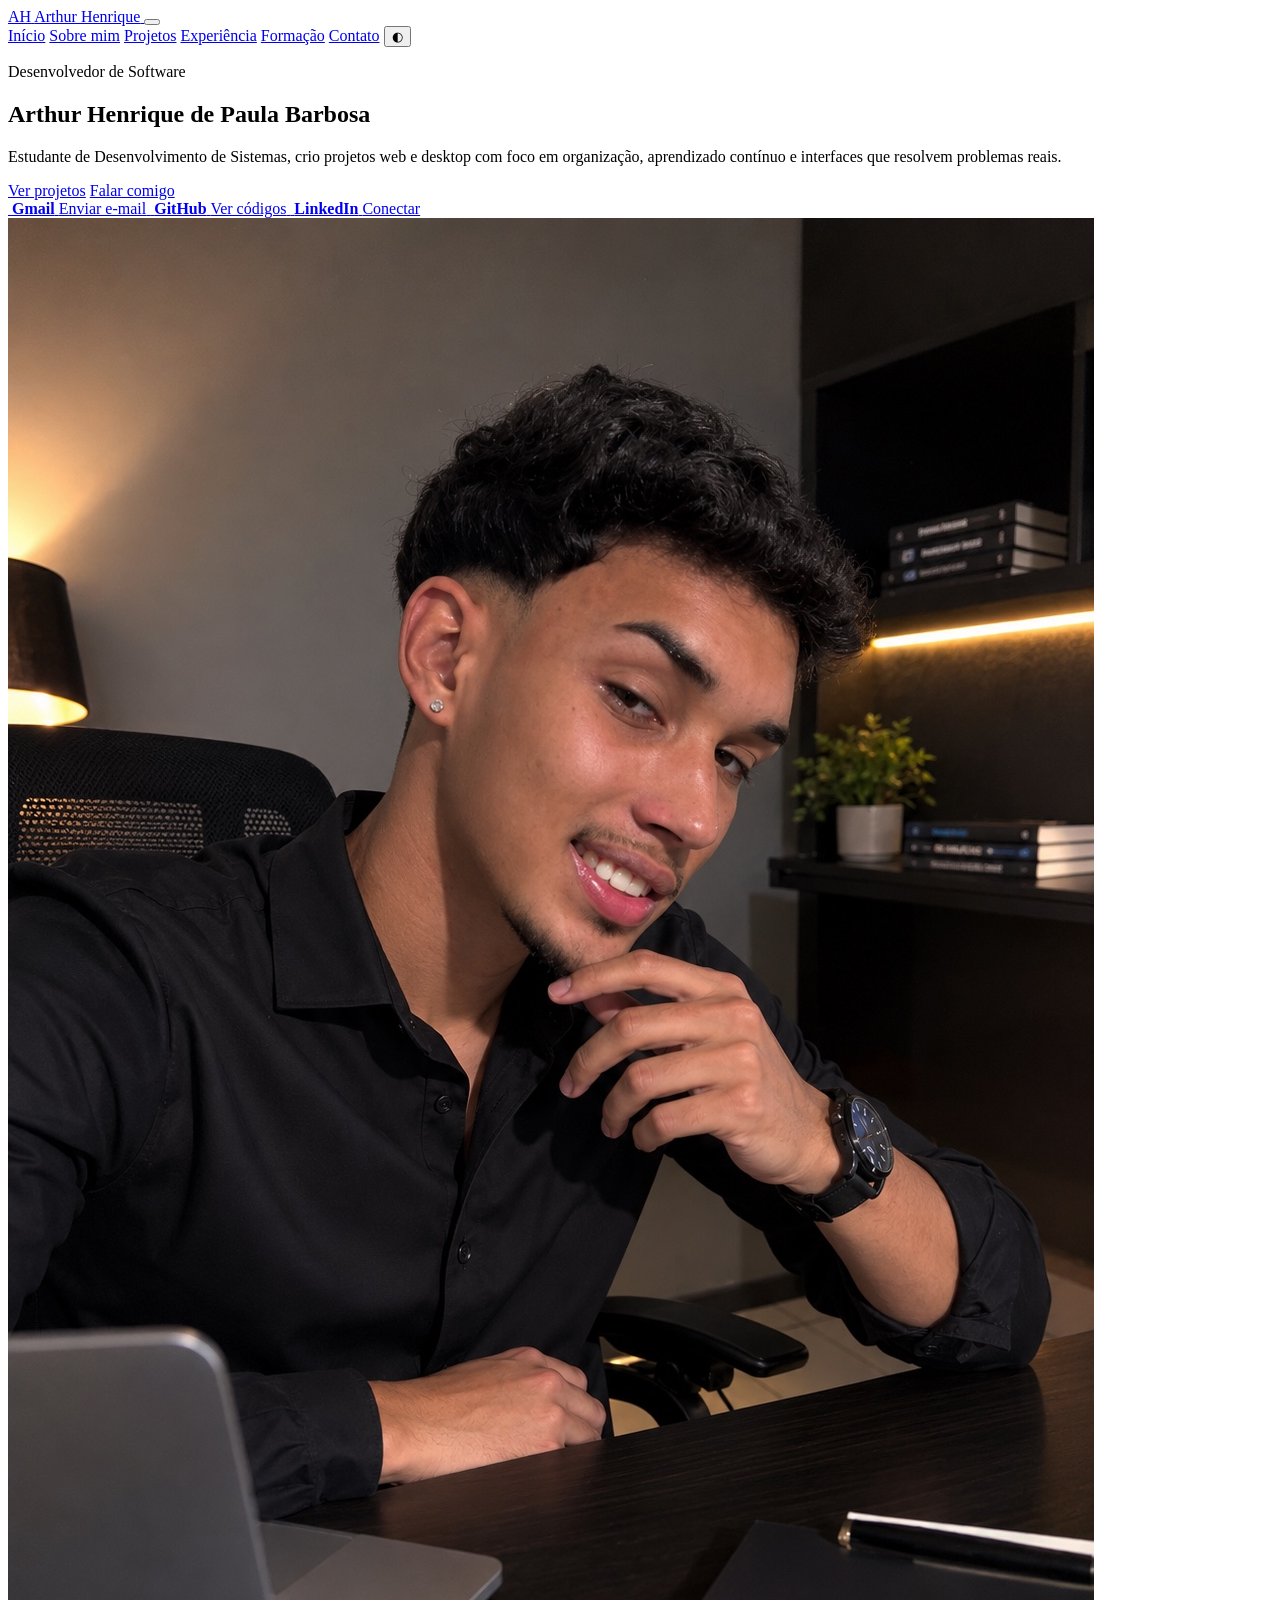
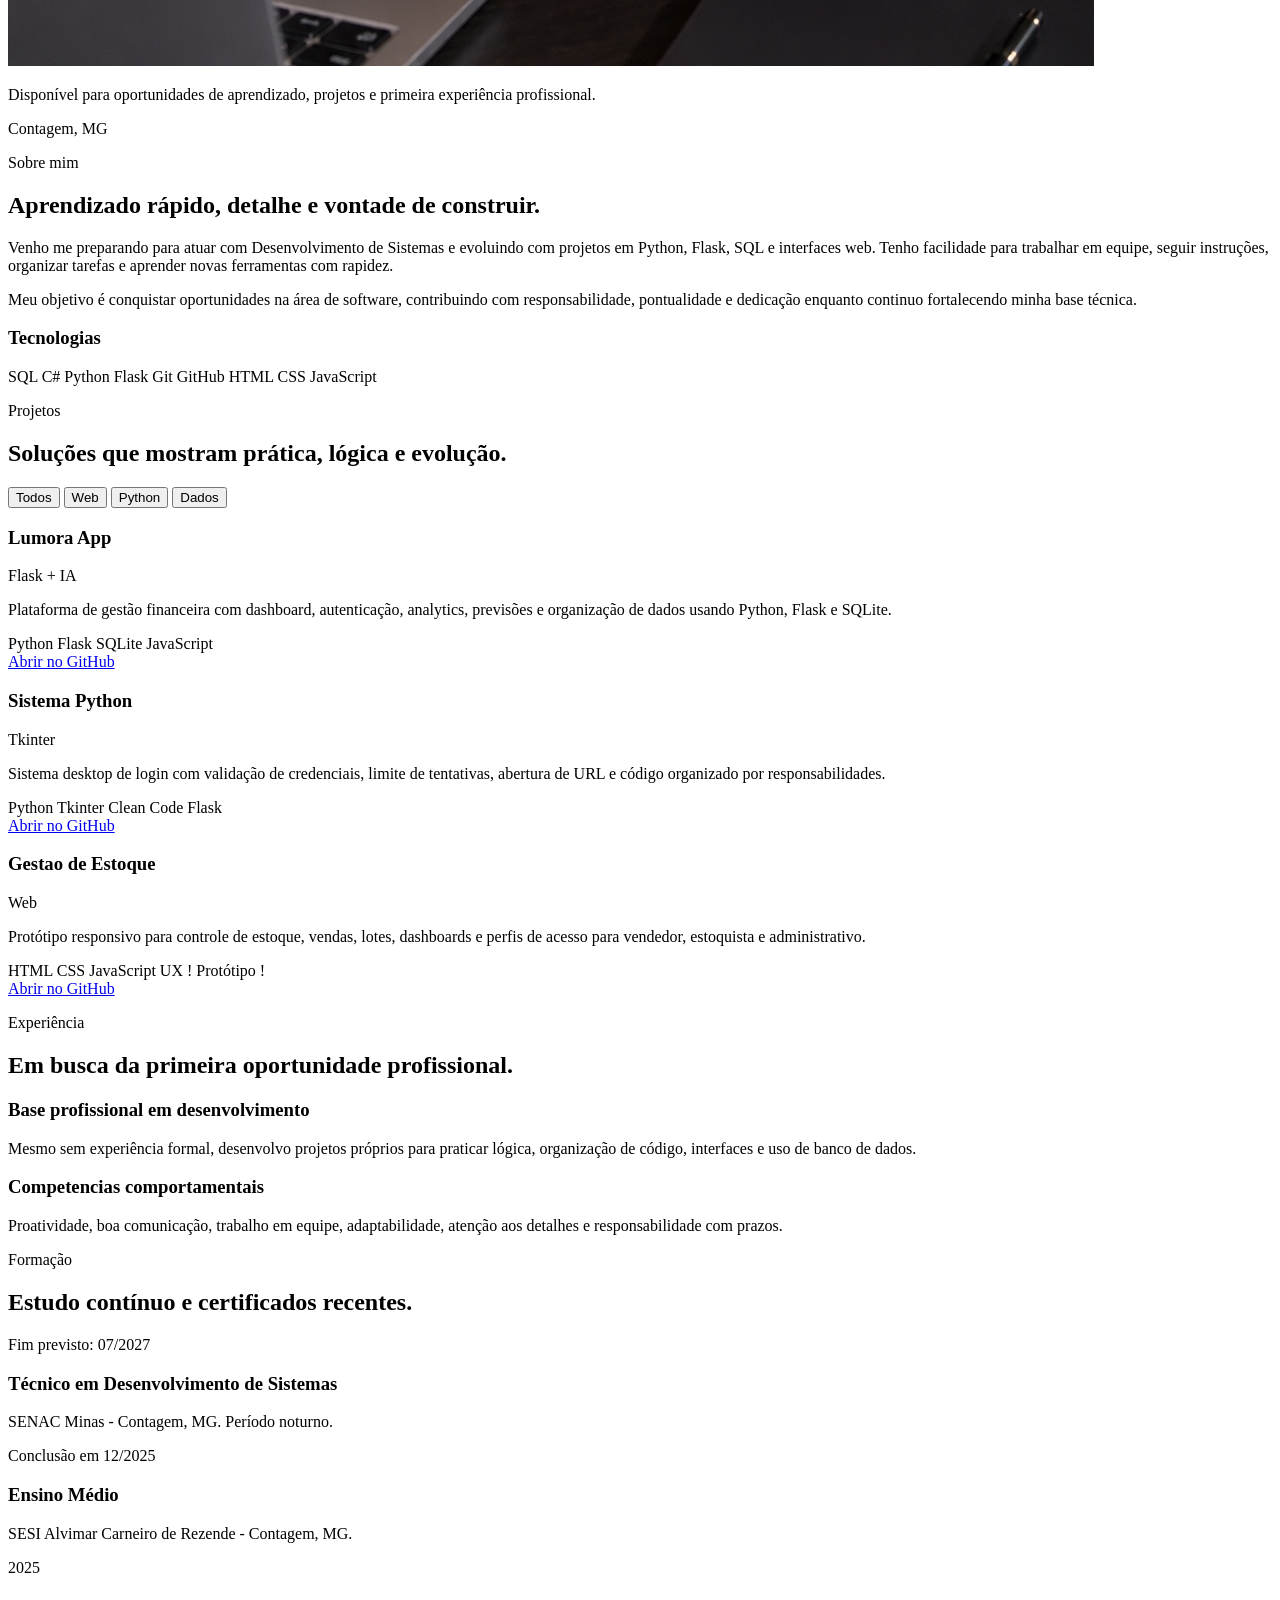
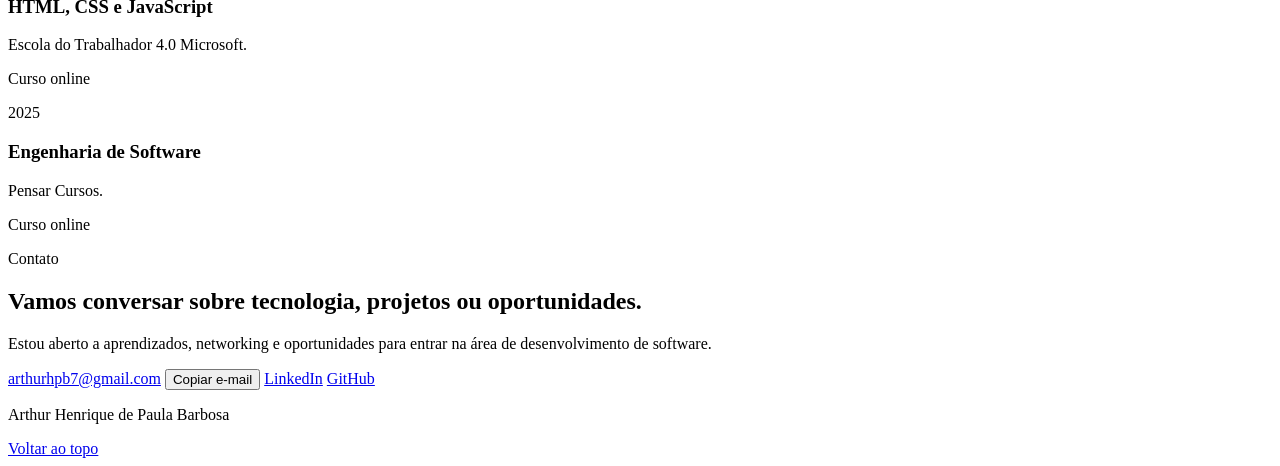
==== html/index.html @ 85e130a6 "Logo" ====
<!DOCTYPE html>
<html lang="pt-BR">
<head>
  <meta charset="UTF-8">
  <meta name="viewport" content="width=device-width, initial-scale=1.0">
  <meta name="description" content="Portfólio de Arthur Henrique de Paula Barbosa, desenvolvedor de software com projetos em Python, Flask, SQL, HTML, CSS e JavaScript.">
  <title>Arthur Henrique | Desenvolvedor de Software</title>
  <link rel="preconnect" href="https://fonts.googleapis.com">
  <link rel="preconnect" href="https://fonts.gstatic.com" crossorigin>
  <link href="https://fonts.googleapis.com/css2?family=Inter:wght@400;500;600;700;800&display=swap" rel="stylesheet">
  <link rel="stylesheet" href="css/style.css">
</head>
<body>
  <div class="progress-bar" aria-hidden="true"></div>

  <header class="site-header" id="topo">
    <nav class="nav" aria-label="Navegação principal">
      <a class="brand" href="#inicio" aria-label="Ir para o início">
        <span class="brand-mark">AH</span>
        <span>Arthur Henrique</span>
      </a>

      <button class="menu-toggle" type="button" aria-label="Abrir menu" aria-expanded="false">
        <span></span>
        <span></span>
        <span></span>
      </button>

      <div class="nav-links">
        <a href="#inicio">Início</a>
        <a href="#sobre">Sobre mim</a>
        <a href="#projetos">Projetos</a>
        <a href="#experiencia">Experiência</a>
        <a href="#formacao">Formação</a>
        <a href="#contato">Contato</a>
        <button class="theme-toggle" type="button" aria-label="Alternar tema">
          <span class="theme-icon">◐</span>
        </button>
      </div>
    </nav>
  </header>

  <main>
    <section class="hero section" id="inicio">


      <div class="hero-content reveal">
        <p class="eyebrow">Desenvolvedor de Software</p>
        <h1>Arthur Henrique de Paula Barbosa</h1>
        <p class="hero-text">
          Estudante de Desenvolvimento de Sistemas, crio projetos web e desktop com
          foco em organização, aprendizado contínuo e interfaces que resolvem problemas reais.
        </p>

        <div class="hero-actions">
          <a class="btn primary" href="#projetos">Ver projetos</a>
          <a class="btn ghost" href="#contato">Falar comigo</a>
        </div>

        <div class="hero-socials" aria-label="Links de contato">
          <a class="social-card gmail-card" href="mailto:arthurhpb7@gmail.com" aria-label="Enviar e-mail para Arthur Henrique">
            <img src="https://cdn.jsdelivr.net/npm/simple-icons@v11/icons/gmail.svg" alt="" aria-hidden="true">
            <strong>Gmail</strong>
            <span>Enviar e-mail</span>
          </a>
          <a class="social-card github-card" href="https://github.com/ArthurHenrique-eng" target="_blank" rel="noreferrer" aria-label="Abrir GitHub de Arthur Henrique">
            <img src="https://cdn.jsdelivr.net/npm/simple-icons@v11/icons/github.svg" alt="" aria-hidden="true">
            <strong>GitHub</strong>
            <span>Ver códigos</span>
          </a>
          <a class="social-card linkedin-card" href="https://www.linkedin.com/in/arthur-barbosa-38564b371/" target="_blank" rel="noreferrer" aria-label="Abrir LinkedIn de Arthur Henrique">
            <img src="https://cdn.jsdelivr.net/npm/simple-icons@v11/icons/linkedin.svg" alt="" aria-hidden="true">
            <strong>LinkedIn</strong>
            <span>Conectar</span>
          </a>
        </div>
      </div>

      <aside class="profile-card reveal" aria-label="Cartao de apresentacao">
        <div class="profile-photo">
          <!-- Para usar uma foto local, substitua o src abaixo por: assets/img/sua-foto.jpg -->
          <img src="/assets/img/perfil/Imagem_Perfil_Arthur.jpeg" alt="Foto de perfil de Arthur Henrique">
        </div>
        <div class="profile-info">
          <p>Disponível para oportunidades de aprendizado, projetos e primeira experiência profissional.</p>
          <div class="status-pill">
            <span></span>
            Contagem, MG
          </div>
        </div>
      </aside>
    </section>

    <section class="section about" id="sobre">
      <div class="section-heading reveal">
        <p class="eyebrow">Sobre mim</p>
        <h2>Aprendizado rápido, detalhe e vontade de construir.</h2>
      </div>

      <div class="about-grid">
        <article class="about-copy reveal">
          <p>
            Venho me preparando para atuar com Desenvolvimento de Sistemas e evoluindo com projetos
            em Python, Flask, SQL e interfaces web. Tenho facilidade para trabalhar em equipe,
            seguir instruções, organizar tarefas e aprender novas ferramentas com rapidez.
          </p>
          <p>
            Meu objetivo é conquistar oportunidades na área de software, contribuindo com
            responsabilidade, pontualidade e dedicação enquanto continuo fortalecendo minha base técnica.
          </p>
        </article>

        <div class="skills-panel reveal">
          <h3>Tecnologias</h3>
          <div class="skills-list">
            <span>SQL</span>
            <span>C#</span>
            <span>Python</span>
            <span>Flask</span>
            <span>Git</span>
            <span>GitHub</span>
            <span>HTML</span>
            <span>CSS</span>
            <span>JavaScript</span>
          </div>
        </div>
      </div>
    </section>

    <section class="section projects" id="projetos">
      <div class="section-heading reveal">
        <p class="eyebrow">Projetos</p>
        <h2>Soluções que mostram prática, lógica e evolução.</h2>
      </div>

      <div class="project-filters reveal" aria-label="Filtros de projetos">
        <button class="filter-btn active" type="button" data-filter="all">Todos</button>
        <button class="filter-btn" type="button" data-filter="web">Web</button>
        <button class="filter-btn" type="button" data-filter="python">Python</button>
        <button class="filter-btn" type="button" data-filter="dados">Dados</button>
      </div>

      <div class="projects-grid">
        <article class="project-card reveal" data-category="web python dados">
          <div class="project-media gradient-finance">
            <!-- <img src="/assets/img/Logo_Lumora.png" alt="Tela do Lumora App"> -->
          </div>
          <div class="project-body">
            <div class="project-title">
              <h3>Lumora App</h3>
              <span>Flask + IA</span>
            </div>
            <p>
              Plataforma de gestão financeira com dashboard, autenticação, analytics,
              previsões e organização de dados usando Python, Flask e SQLite.
            </p>
            <div class="tags">
              <span>Python</span>
              <span>Flask</span>
              <span>SQLite</span>
              <span>JavaScript</span>
            </div>
            <a class="project-link" href="https://github.com/ArthurHenrique-eng/LUMORA-APP" target="_blank" rel="noreferrer">Abrir no GitHub</a>
          </div>
        </article>

        <article class="project-card reveal" data-category="python">
          <div class="project-media gradient-login">
            <!-- <img src="/assets/img/Logo_Sistema_Python.png" alt="Tela do Sistema Python"> -->
          </div>
          <div class="project-body">
            <div class="project-title">
              <h3>Sistema Python</h3>
              <span>Tkinter</span>
            </div>
            <p>
              Sistema desktop de login com validação de credenciais, limite de tentativas,
              abertura de URL e código organizado por responsabilidades.
            </p>
            <div class="tags">
              <span>Python</span>
              <span>Tkinter</span>
              <span>Clean Code</span>
              <span>Flask</span>
            </div>
            <a class="project-link" href="https://github.com/ArthurHenrique-eng/SISTEMA_PYTHON" target="_blank" rel="noreferrer">Abrir no GitHub</a>
          </div>
        </article>

        <article class="project-card reveal" data-category="web dados">
          <div class="project-media gradient-stock">
            <!-- <img src="/assets/img/Logo_Gestao_Estoque_transparente.png" alt="Tela do sistema de estoque"> -->
          </div>
          <div class="project-body">
            <div class="project-title">
              <h3>Gestao de Estoque</h3>
              <span>Web</span>
            </div>
            <p>
              Protótipo responsivo para controle de estoque, vendas, lotes, dashboards
              e perfis de acesso para vendedor, estoquista e administrativo.
            </p>
            <div class="tags">
              <span>HTML</span>
              <span>CSS</span>
              <span>JavaScript</span>
              <span>UX</span>
              <span>! Protótipo !</span>
            </div>
            <a class="project-link" href="https://github.com/ArthurHenrique-eng/GESTAO_ESTOQUE" target="_blank" rel="noreferrer">Abrir no GitHub</a>
          </div>
        </article>
      </div>
    </section>

    <section class="section experience" id="experiencia">
      <div class="section-heading reveal">
        <p class="eyebrow">Experiência</p>
        <h2>Em busca da primeira oportunidade profissional.</h2>
      </div>

      <div class="timeline reveal">
        <article class="timeline-item">
          <span class="timeline-dot"></span>
          <div>
            <h3>Base profissional em desenvolvimento</h3>
            <p>
              Mesmo sem experiência formal, desenvolvo projetos próprios para praticar
              lógica, organização de código, interfaces e uso de banco de dados.
            </p>
          </div>
        </article>
        <article class="timeline-item">
          <span class="timeline-dot"></span>
          <div>
            <h3>Competencias comportamentais</h3>
            <p>
              Proatividade, boa comunicação, trabalho em equipe, adaptabilidade,
              atenção aos detalhes e responsabilidade com prazos.
            </p>
          </div>
        </article>
      </div>
    </section>

    <section class="section education" id="formacao">
      <div class="section-heading reveal">
        <p class="eyebrow">Formação</p>
        <h2>Estudo contínuo e certificados recentes.</h2>
      </div>

      <div class="education-grid">
        <article class="education-card reveal">
          <span class="year">Fim previsto: 07/2027</span>
          <h3>Técnico em Desenvolvimento de Sistemas</h3>
          <p>SENAC Minas - Contagem, MG. Período noturno.</p>
        </article>
        <article class="education-card reveal">
          <span class="year">Conclusão em 12/2025</span>
          <h3>Ensino Médio</h3>
          <p>SESI Alvimar Carneiro de Rezende - Contagem, MG.</p>
        </article>
        <article class="education-card reveal">
          <span class="year">2025</span>
          <h3>HTML, CSS e JavaScript</h3>
          <p>Escola do Trabalhador 4.0 Microsoft.</p>
          <p>Curso online</p>
        </article>
        <article class="education-card reveal">
          <span class="year">2025</span>
          <h3>Engenharia de Software</h3>
          <p>Pensar Cursos.</p>
          <p>Curso online</p>
        </article>
      </div>
    </section>

    <section class="section contact" id="contato">
      <div class="contact-inner reveal">
        <div>
          <p class="eyebrow">Contato</p>
          <h2>Vamos conversar sobre tecnologia, projetos ou oportunidades.</h2>
          <p>
            Estou aberto a aprendizados, networking e oportunidades para entrar na área
            de desenvolvimento de software.
          </p>
        </div>

        <div class="contact-actions">
          <a class="btn primary" href="mailto:arthurhpb7@gmail.com">arthurhpb7@gmail.com</a>
          <button class="btn ghost copy-email" type="button" data-email="arthurhpb7@gmail.com">Copiar e-mail</button>
          <a class="btn ghost" href="https://www.linkedin.com/in/arthur-barbosa-38564b371/" target="_blank" rel="noreferrer">LinkedIn</a>
          <a class="btn ghost" href="https://github.com/ArthurHenrique-eng" target="_blank" rel="noreferrer">GitHub</a>
        </div>
      </div>
    </section>
  </main>

  <footer class="footer">
    <p>Arthur Henrique de Paula Barbosa</p>
    <a href="#inicio">Voltar ao topo</a>
  </footer>

  <script src="js/script.js"></script>
</body>
</html>
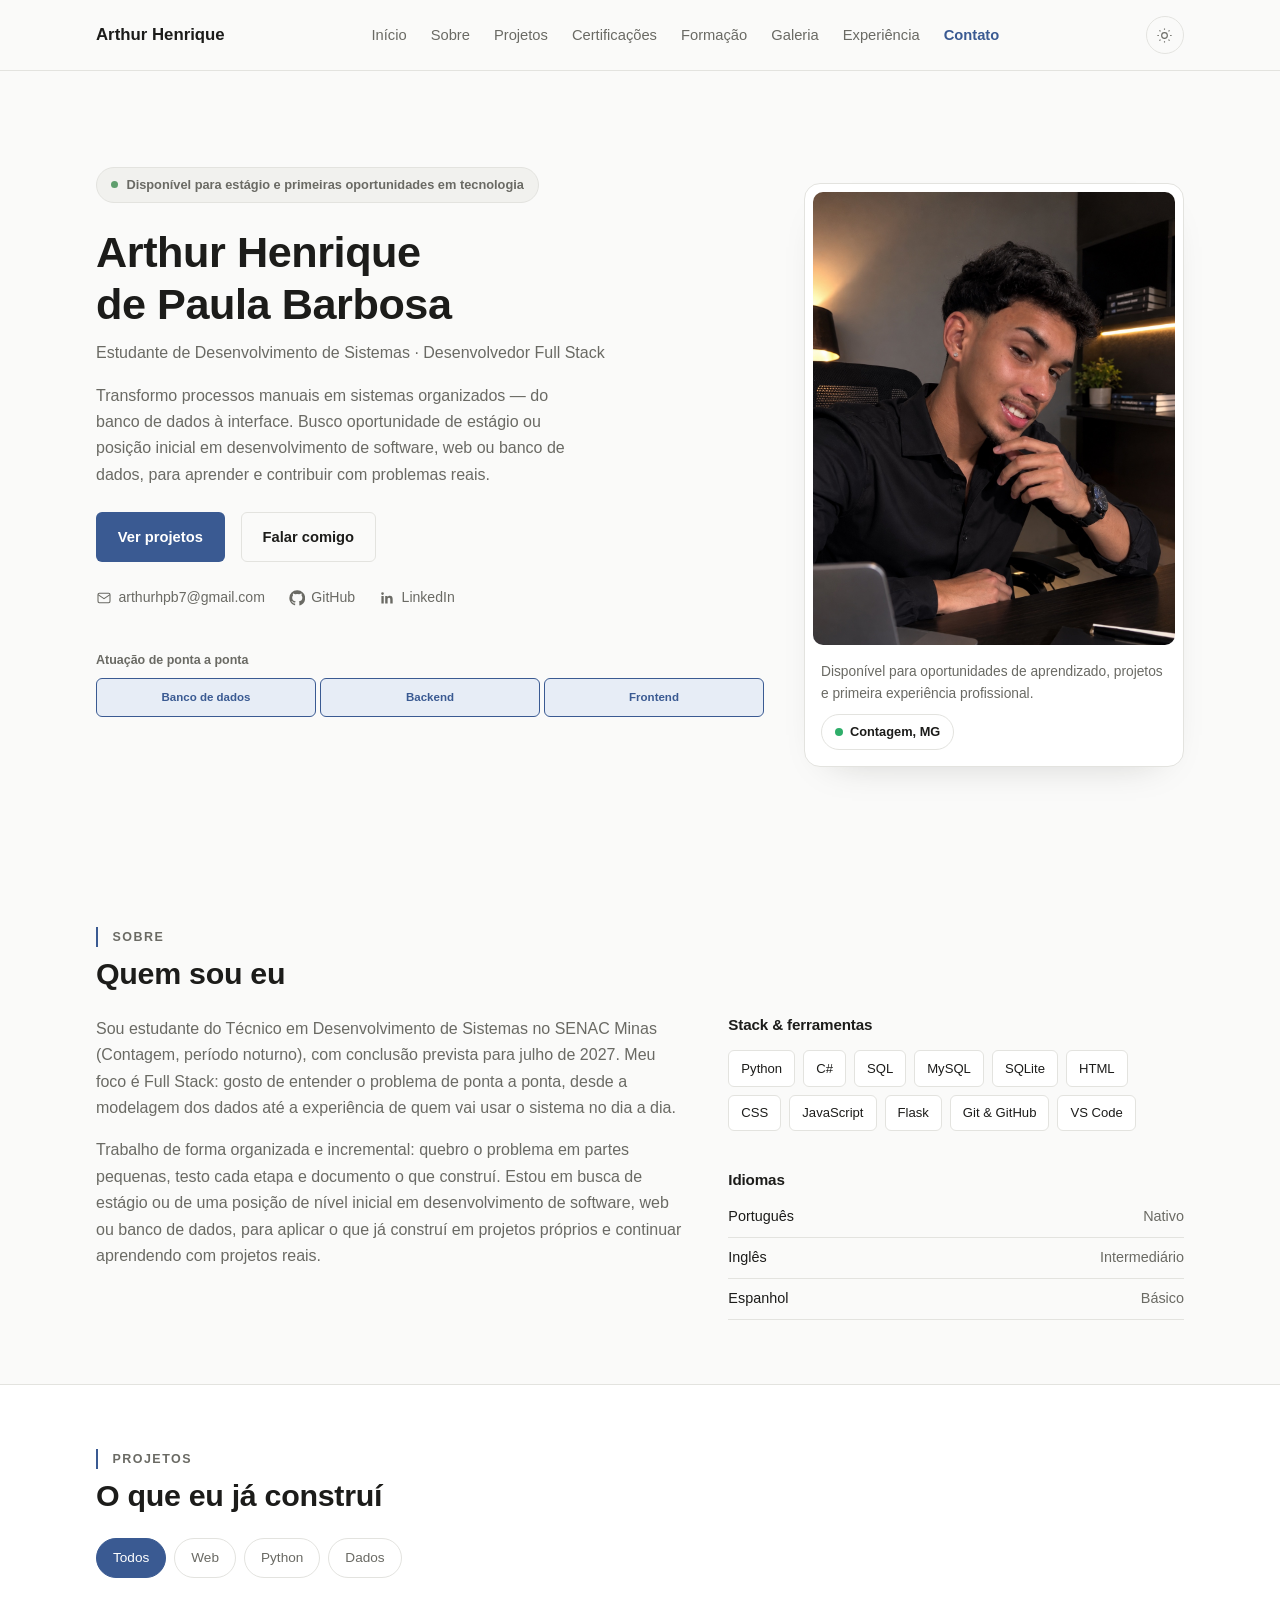
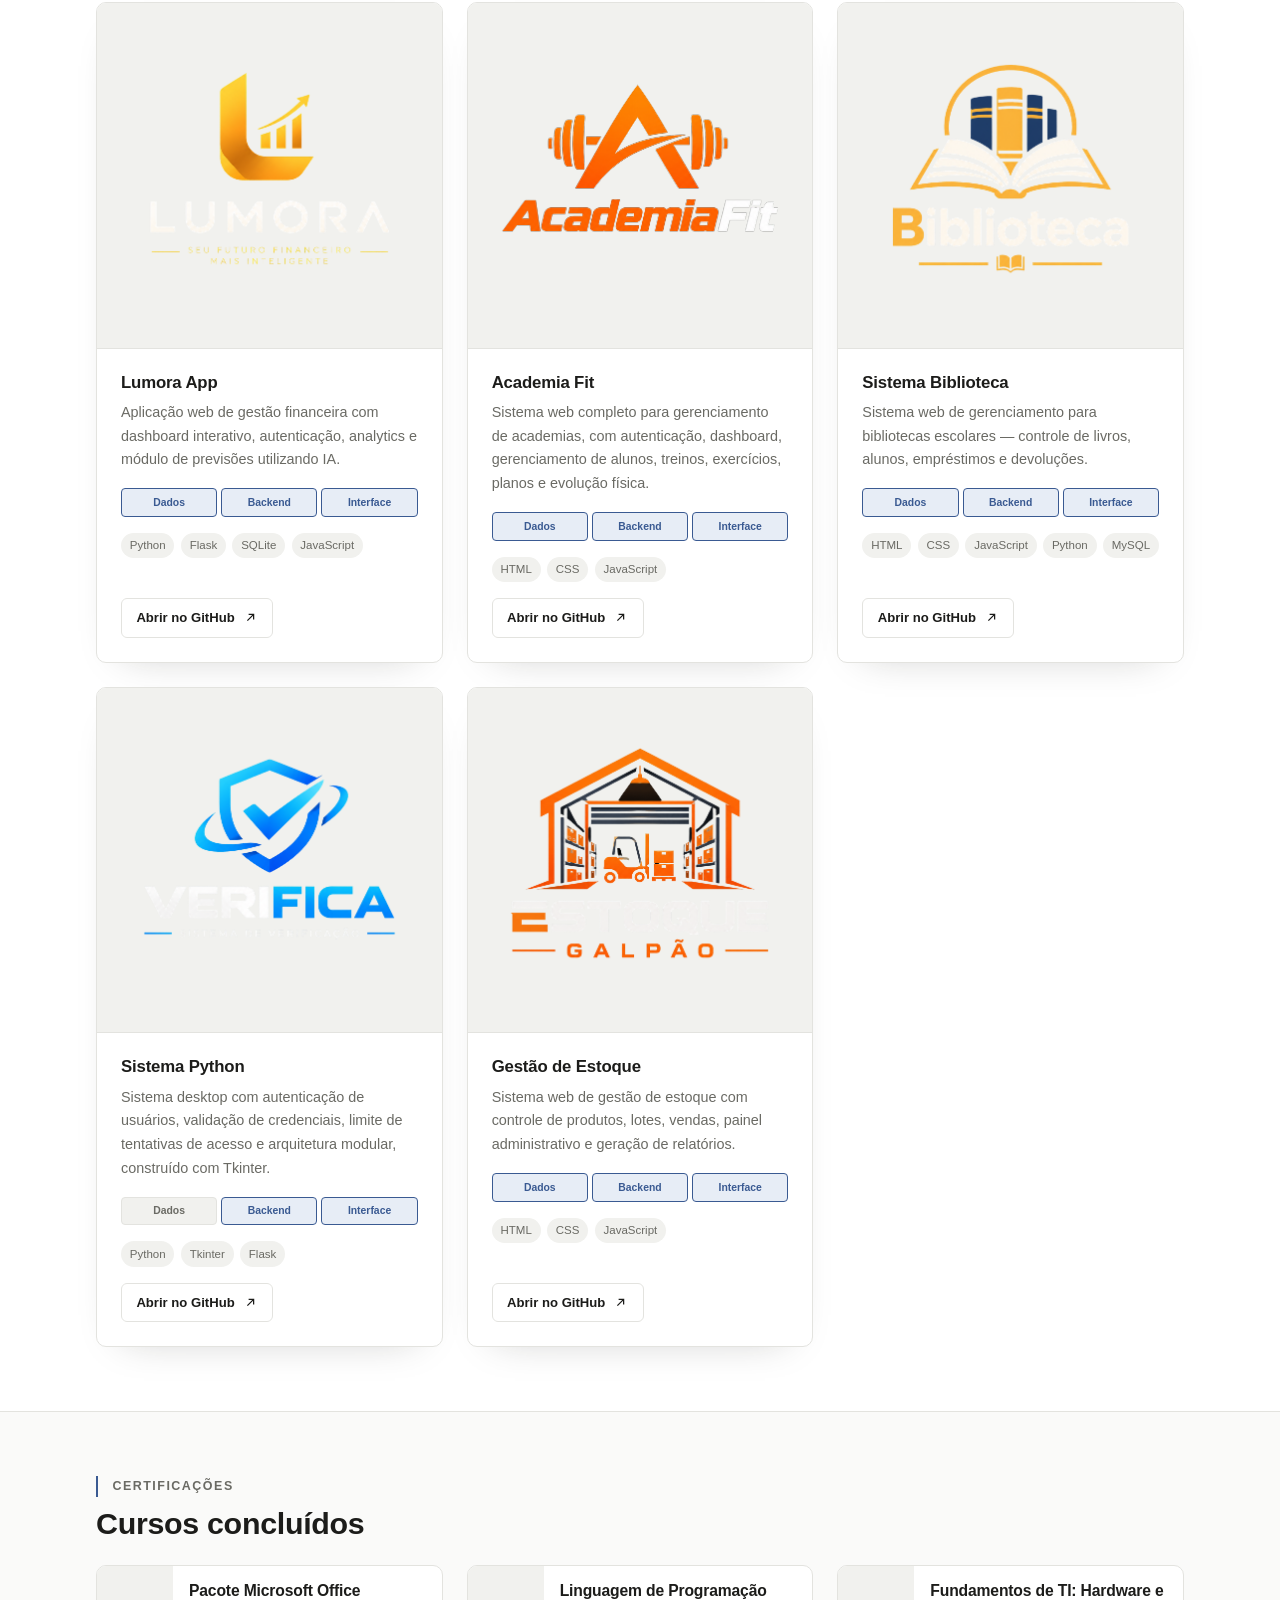
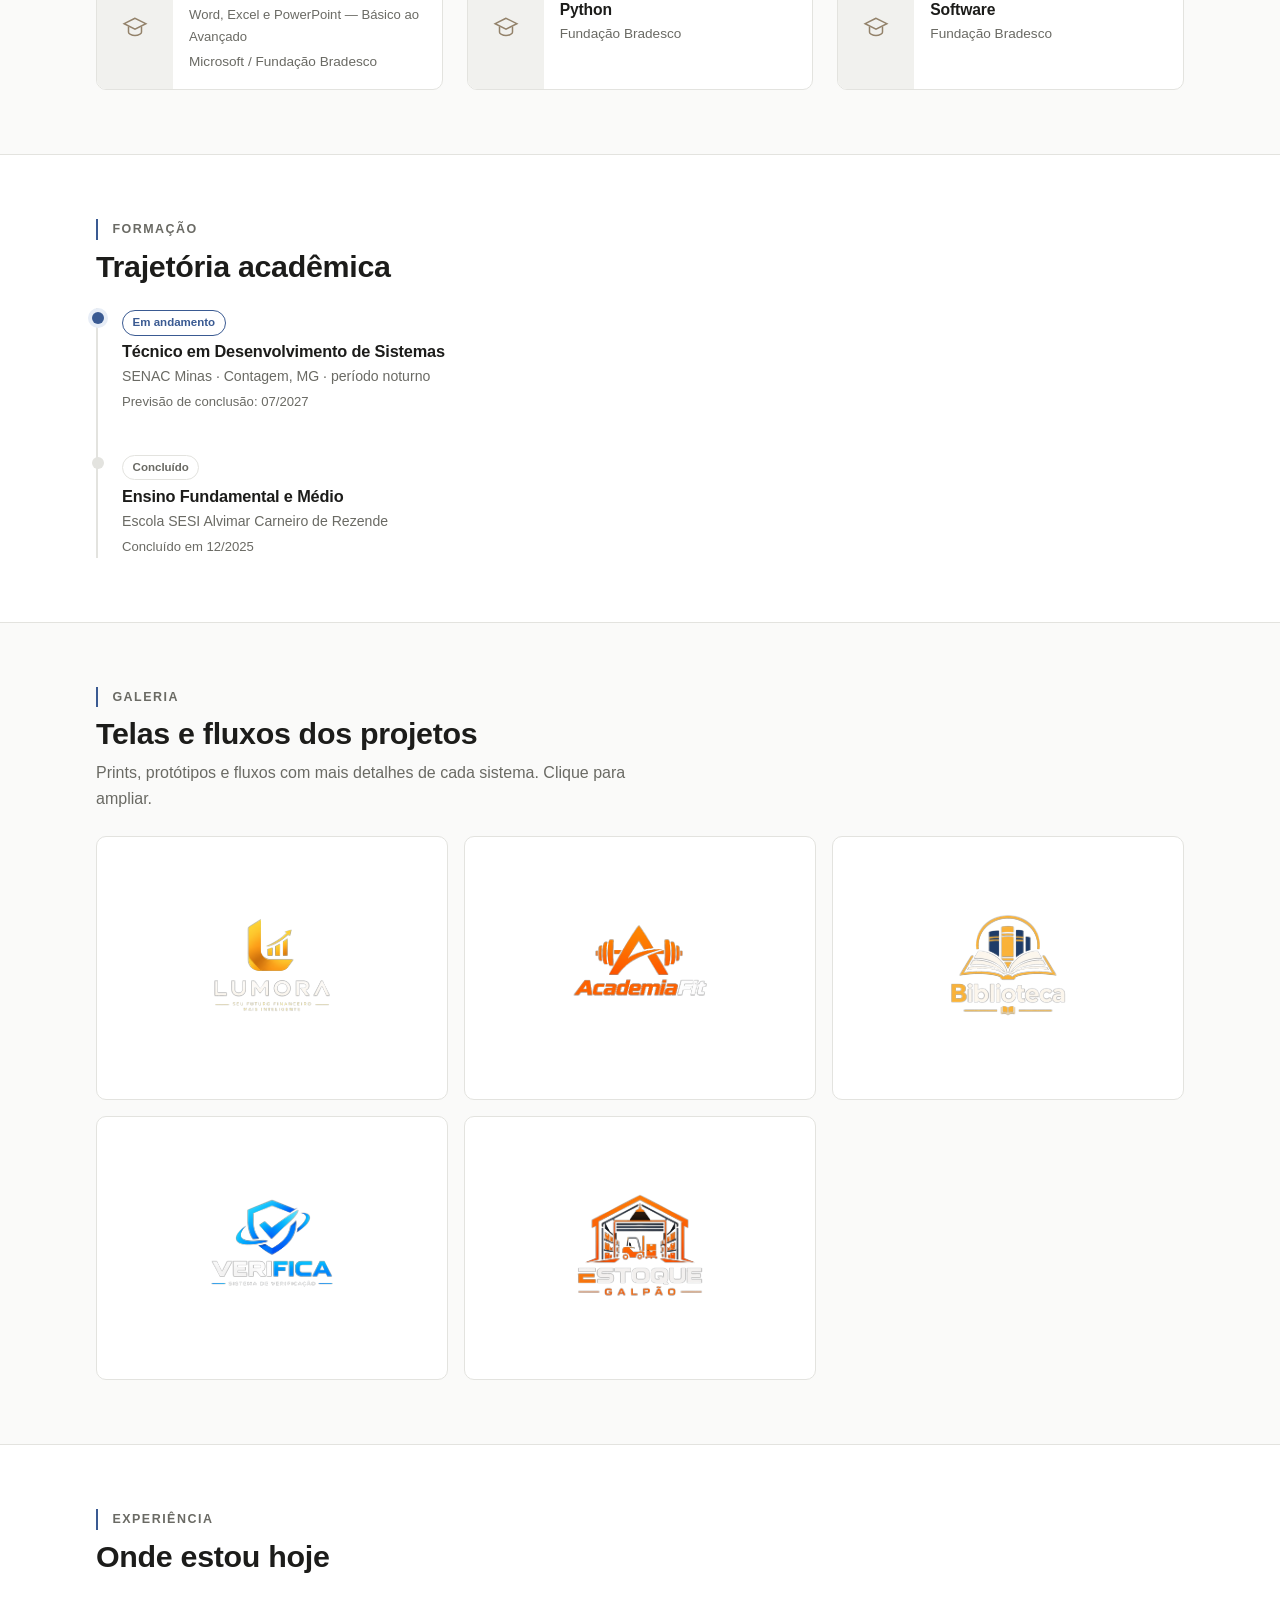
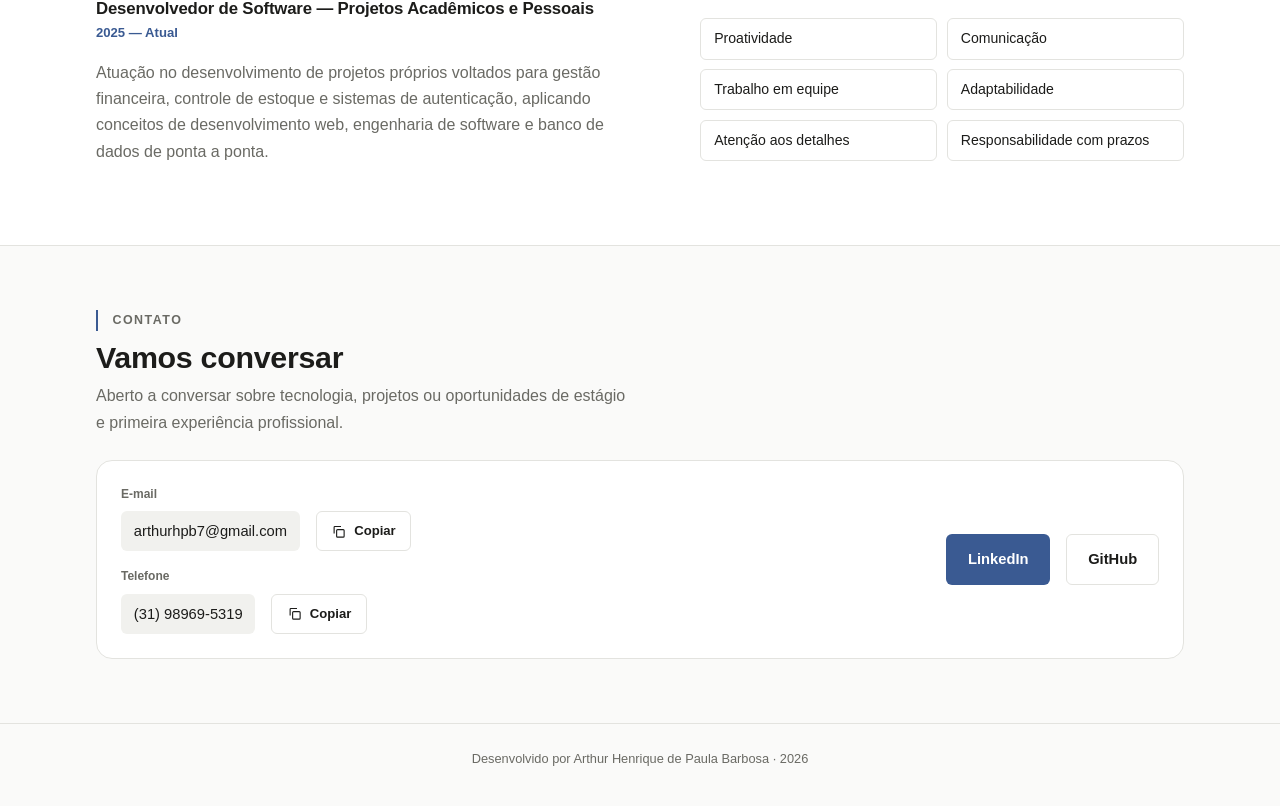
==== commit d9d2a9c8: "ArthurHenrique-eng.github.io" ====
--- a/html/index.html
+++ b/html/index.html
@@ -1,306 +1,662 @@
 <!DOCTYPE html>
 <html lang="pt-BR">
 <head>
-  <meta charset="UTF-8">
-  <meta name="viewport" content="width=device-width, initial-scale=1.0">
-  <meta name="description" content="Portfólio de Arthur Henrique de Paula Barbosa, desenvolvedor de software com projetos em Python, Flask, SQL, HTML, CSS e JavaScript.">
-  <title>Arthur Henrique | Desenvolvedor de Software</title>
-  <link rel="preconnect" href="https://fonts.googleapis.com">
-  <link rel="preconnect" href="https://fonts.gstatic.com" crossorigin>
-  <link href="https://fonts.googleapis.com/css2?family=Inter:wght@400;500;600;700;800&display=swap" rel="stylesheet">
-  <link rel="stylesheet" href="css/style.css">
+  <meta charset="UTF-8" />
+  <meta name="viewport" content="width=device-width, initial-scale=1.0" />
+  <title>Arthur Henrique de Paula Barbosa — Desenvolvedor Full Stack</title>
+  <meta name="description" content="Portfólio de Arthur Henrique de Paula Barbosa, estudante de Desenvolvimento de Sistemas e desenvolvedor Full Stack (Python/Flask, C#, HTML/CSS/JS, SQL/MySQL)." />
+
+  <link rel="preconnect" href="https://fonts.googleapis.com" />
+  <link rel="preconnect" href="https://fonts.gstatic.com" crossorigin />
+  <link href="https://fonts.googleapis.com/css2?family=Sora:wght@500;600;700&family=Inter:wght@400;500;600&display=swap" rel="stylesheet" />
+
+  <link rel="stylesheet" href="/css/style.css" />
 </head>
-<body>
-  <div class="progress-bar" aria-hidden="true"></div>
-
-  <header class="site-header" id="topo">
-    <nav class="nav" aria-label="Navegação principal">
-      <a class="brand" href="#inicio" aria-label="Ir para o início">
-        <span class="brand-mark">AH</span>
-        <span>Arthur Henrique</span>
-      </a>
-
-      <button class="menu-toggle" type="button" aria-label="Abrir menu" aria-expanded="false">
-        <span></span>
-        <span></span>
-        <span></span>
+<body data-theme="light">
+
+  <a class="skip-link" href="#conteudo">Pular para o conteúdo</a>
+
+  <!-- ===================== HEADER / NAV ===================== -->
+  <header class="site-header">
+    <nav class="nav container" aria-label="Navegação principal">
+      <a href="#inicio" class="nav__brand">Arthur Henrique</a>
+
+      <button class="nav__toggle" id="navToggle" aria-expanded="false" aria-controls="navMenu" aria-label="Abrir menu">
+        <span></span><span></span><span></span>
       </button>
 
-      <div class="nav-links">
-        <a href="#inicio">Início</a>
-        <a href="#sobre">Sobre mim</a>
-        <a href="#projetos">Projetos</a>
-        <a href="#experiencia">Experiência</a>
-        <a href="#formacao">Formação</a>
-        <a href="#contato">Contato</a>
-        <button class="theme-toggle" type="button" aria-label="Alternar tema">
-          <span class="theme-icon">◐</span>
-        </button>
-      </div>
+      <ul class="nav__menu" id="navMenu">
+        <li><a href="#inicio">Início</a></li>
+        <li><a href="#sobre">Sobre</a></li>
+        <li><a href="#projetos">Projetos</a></li>
+        <li><a href="#certificacoes">Certificações</a></li>
+        <li><a href="#formacao">Formação</a></li>
+        <li><a href="#galeria">Galeria</a></li>
+        <li><a href="#experiencia">Experiência</a></li>
+        <li><a href="#contato" class="nav__cta">Contato</a></li>
+      </ul>
+
+      <button class="theme-toggle" id="themeToggle" aria-label="Alternar tema claro/escuro" title="Alternar tema">
+        <svg class="icon-sun" viewBox="0 0 24 24" fill="none" stroke="currentColor" stroke-width="1.6"><circle cx="12" cy="12" r="4"/><path d="M12 2v2M12 20v2M4.9 4.9l1.4 1.4M17.7 17.7l1.4 1.4M2 12h2M20 12h2M4.9 19.1l1.4-1.4M17.7 6.3l1.4-1.4"/></svg>
+        <svg class="icon-moon" viewBox="0 0 24 24" fill="none" stroke="currentColor" stroke-width="1.6"><path d="M21 12.8A9 9 0 1 1 11.2 3 7 7 0 0 0 21 12.8Z"/></svg>
+      </button>
     </nav>
   </header>
 
-  <main>
-    <section class="hero section" id="inicio">
-
-
-      <div class="hero-content reveal">
-        <p class="eyebrow">Desenvolvedor de Software</p>
-        <h1>Arthur Henrique de Paula Barbosa</h1>
-        <p class="hero-text">
-          Estudante de Desenvolvimento de Sistemas, crio projetos web e desktop com
-          foco em organização, aprendizado contínuo e interfaces que resolvem problemas reais.
+  <main id="conteudo">
+
+    <!-- ===================== HERO ===================== -->
+    <section id="inicio" class="hero container">
+      <div class="hero__col">
+        <p class="status-pill">
+          <span class="status-pill__dot"></span>
+          Disponível para estágio e primeiras oportunidades em tecnologia
         </p>
 
-        <div class="hero-actions">
-          <a class="btn primary" href="#projetos">Ver projetos</a>
-          <a class="btn ghost" href="#contato">Falar comigo</a>
-        </div>
-
-        <div class="hero-socials" aria-label="Links de contato">
-          <a class="social-card gmail-card" href="mailto:arthurhpb7@gmail.com" aria-label="Enviar e-mail para Arthur Henrique">
-            <img src="https://cdn.jsdelivr.net/npm/simple-icons@v11/icons/gmail.svg" alt="" aria-hidden="true">
-            <strong>Gmail</strong>
-            <span>Enviar e-mail</span>
-          </a>
-          <a class="social-card github-card" href="https://github.com/ArthurHenrique-eng" target="_blank" rel="noreferrer" aria-label="Abrir GitHub de Arthur Henrique">
-            <img src="https://cdn.jsdelivr.net/npm/simple-icons@v11/icons/github.svg" alt="" aria-hidden="true">
-            <strong>GitHub</strong>
-            <span>Ver códigos</span>
-          </a>
-          <a class="social-card linkedin-card" href="https://www.linkedin.com/in/arthur-barbosa-38564b371/" target="_blank" rel="noreferrer" aria-label="Abrir LinkedIn de Arthur Henrique">
-            <img src="https://cdn.jsdelivr.net/npm/simple-icons@v11/icons/linkedin.svg" alt="" aria-hidden="true">
-            <strong>LinkedIn</strong>
-            <span>Conectar</span>
-          </a>
-        </div>
-      </div>
-
-      <aside class="profile-card reveal" aria-label="Cartao de apresentacao">
-        <div class="profile-photo">
-          <!-- Para usar uma foto local, substitua o src abaixo por: assets/img/sua-foto.jpg -->
-          <img src="/assets/img/perfil/Imagem_Perfil_Arthur.jpeg" alt="Foto de perfil de Arthur Henrique">
-        </div>
-        <div class="profile-info">
-          <p>Disponível para oportunidades de aprendizado, projetos e primeira experiência profissional.</p>
-          <div class="status-pill">
-            <span></span>
+        <h1 class="hero__name">Arthur Henrique<br />de Paula Barbosa</h1>
+        <p class="hero__role">Estudante de Desenvolvimento de Sistemas · Desenvolvedor Full Stack</p>
+
+        <p class="hero__tagline">
+          Transformo processos manuais em sistemas organizados — do banco de dados à interface.
+          Busco oportunidade de estágio ou posição inicial em desenvolvimento de software, web ou
+          banco de dados, para aprender e contribuir com problemas reais.
+        </p>
+
+        <div class="hero__actions">
+          <a href="#projetos" class="btn btn--primary">Ver projetos</a>
+          <a href="#contato" class="btn btn--outline">Falar comigo</a>
+        </div>
+
+        <ul class="hero__links">
+          <li>
+            <a href="mailto:arthurhpb7@gmail.com">
+              <svg viewBox="0 0 24 24" fill="none" stroke="currentColor" stroke-width="1.6"><rect x="3" y="5" width="18" height="14" rx="2"/><path d="m3 7 9 6 9-6"/></svg>
+              arthurhpb7@gmail.com
+            </a>
+          </li>
+          <li>
+            <a href="https://github.com/ArthurHenrique-eng" target="_blank" rel="noopener noreferrer">
+              <svg viewBox="0 0 24 24" fill="currentColor"><path d="M12 .5A11.5 11.5 0 0 0 .5 12c0 5.1 3.3 9.4 7.9 11 .6.1.8-.3.8-.6v-2.2c-3.2.7-3.9-1.4-3.9-1.4-.5-1.3-1.3-1.7-1.3-1.7-1.1-.7.1-.7.1-.7 1.2.1 1.8 1.2 1.8 1.2 1 1.8 2.8 1.3 3.4 1 .1-.8.4-1.3.8-1.6-2.6-.3-5.3-1.3-5.3-5.7 0-1.3.4-2.3 1.2-3.1-.1-.3-.5-1.5.1-3.1 0 0 1-.3 3.3 1.2a11.4 11.4 0 0 1 6 0c2.3-1.5 3.3-1.2 3.3-1.2.6 1.6.2 2.8.1 3.1.8.8 1.2 1.9 1.2 3.1 0 4.4-2.7 5.4-5.3 5.7.4.4.8 1.1.8 2.2v3.3c0 .3.2.7.8.6a11.5 11.5 0 0 0 7.9-11A11.5 11.5 0 0 0 12 .5Z"/></svg>
+              GitHub
+            </a>
+          </li>
+          <li>
+            <a href="https://www.linkedin.com/in/arthur-barbosa-38564b371" target="_blank" rel="noopener noreferrer">
+              <svg viewBox="0 0 24 24" fill="currentColor"><path d="M20.4 20.4h-3.5v-5.6c0-1.3 0-3-1.9-3s-2.1 1.4-2.1 2.9v5.7H9.3V9h3.4v1.6h.1c.5-.9 1.6-1.9 3.4-1.9 3.6 0 4.3 2.4 4.3 5.5v6.2ZM5.3 7.4a2 2 0 1 1 0-4 2 2 0 0 1 0 4ZM7.1 20.4H3.6V9h3.5v11.4Z"/></svg>
+              LinkedIn
+            </a>
+          </li>
+        </ul>
+
+        <div class="scope-bar" aria-label="Camadas de atuação: banco de dados, backend e frontend">
+          <p class="scope-bar__label">Atuação de ponta a ponta</p>
+          <div class="scope-bar__track">
+            <span class="scope-bar__seg is-on">Banco de dados</span>
+            <span class="scope-bar__seg is-on">Backend</span>
+            <span class="scope-bar__seg is-on">Frontend</span>
+          </div>
+        </div>
+      </div>
+
+      <div class="hero__col hero__col--photo">
+        <div class="photo-card">
+          <div class="photo-card__img">
+            <img src="/assets/img/perfil/Imagem_Perfil_Arthur.jpeg" alt="Foto de Arthur Henrique">
+          </div>
+          <p class="photo-card__texto">
+            Disponível para oportunidades de aprendizado, projetos e primeira experiência profissional.
+          </p>
+          <span class="photo-card__badge">
+            <span class="photo-card__badge-dot"></span>
             Contagem, MG
-          </div>
-        </div>
-      </aside>
+          </span>
+        </div>
+      </div>
     </section>
-
-    <section class="section about" id="sobre">
-      <div class="section-heading reveal">
-        <p class="eyebrow">Sobre mim</p>
-        <h2>Aprendizado rápido, detalhe e vontade de construir.</h2>
-      </div>
-
-      <div class="about-grid">
-        <article class="about-copy reveal">
+    <!-- ===================== SOBRE ===================== -->
+    <section id="sobre" class="section container">
+      <p class="eyebrow">Sobre</p>
+      <h2 class="section__title">Quem sou eu</h2>
+
+      <div class="sobre__grid">
+        <div class="sobre__texto">
           <p>
-            Venho me preparando para atuar com Desenvolvimento de Sistemas e evoluindo com projetos
-            em Python, Flask, SQL e interfaces web. Tenho facilidade para trabalhar em equipe,
-            seguir instruções, organizar tarefas e aprender novas ferramentas com rapidez.
+            Sou estudante do Técnico em Desenvolvimento de Sistemas no SENAC Minas (Contagem,
+            período noturno), com conclusão prevista para julho de 2027. Meu foco é Full Stack:
+            gosto de entender o problema de ponta a ponta, desde a modelagem dos dados até a
+            experiência de quem vai usar o sistema no dia a dia.
           </p>
           <p>
-            Meu objetivo é conquistar oportunidades na área de software, contribuindo com
-            responsabilidade, pontualidade e dedicação enquanto continuo fortalecendo minha base técnica.
+            Trabalho de forma organizada e incremental: quebro o problema em partes pequenas,
+            testo cada etapa e documento o que construí. Estou em busca de estágio ou de uma
+            posição de nível inicial em desenvolvimento de software, web ou banco de dados, para
+            aplicar o que já construí em projetos próprios e continuar aprendendo com projetos reais.
           </p>
-        </article>
-
-        <div class="skills-panel reveal">
-          <h3>Tecnologias</h3>
-          <div class="skills-list">
-            <span>SQL</span>
-            <span>C#</span>
-            <span>Python</span>
-            <span>Flask</span>
-            <span>Git</span>
-            <span>GitHub</span>
-            <span>HTML</span>
-            <span>CSS</span>
-            <span>JavaScript</span>
+        </div>
+
+        <div class="sobre__lado">
+          <div class="sobre__bloco">
+            <h3 class="sobre__bloco-title">Stack &amp; ferramentas</h3>
+            <ul class="stack-list" role="list">
+              <li class="stack-badge">Python</li>
+              <li class="stack-badge">C#</li>
+              <li class="stack-badge">SQL</li>
+              <li class="stack-badge">MySQL</li>
+              <li class="stack-badge">SQLite</li>
+              <li class="stack-badge">HTML</li>
+              <li class="stack-badge">CSS</li>
+              <li class="stack-badge">JavaScript</li>
+              <li class="stack-badge">Flask</li>
+              <li class="stack-badge">Git &amp; GitHub</li>
+              <li class="stack-badge">VS Code</li>
+            </ul>
           </div>
+
+          <div class="sobre__bloco">
+            <h3 class="sobre__bloco-title">Idiomas</h3>
+            <ul class="idiomas-list" role="list">
+              <li><span>Português</span><span class="idiomas-nivel">Nativo</span></li>
+              <li><span>Inglês</span><span class="idiomas-nivel">Intermediário</span></li>
+              <li><span>Espanhol</span><span class="idiomas-nivel">Básico</span></li>
+            </ul>
+          </div>
         </div>
       </div>
     </section>
 
-    <section class="section projects" id="projetos">
-      <div class="section-heading reveal">
+    <!-- ===================== PROJETOS ===================== -->
+    <section id="projetos" class="section section--muted">
+      <div class="container">
         <p class="eyebrow">Projetos</p>
-        <h2>Soluções que mostram prática, lógica e evolução.</h2>
-      </div>
-
-      <div class="project-filters reveal" aria-label="Filtros de projetos">
-        <button class="filter-btn active" type="button" data-filter="all">Todos</button>
-        <button class="filter-btn" type="button" data-filter="web">Web</button>
-        <button class="filter-btn" type="button" data-filter="python">Python</button>
-        <button class="filter-btn" type="button" data-filter="dados">Dados</button>
-      </div>
-
-      <div class="projects-grid">
-        <article class="project-card reveal" data-category="web python dados">
-          <div class="project-media gradient-finance">
-            <!-- <img src="/assets/img/Logo_Lumora.png" alt="Tela do Lumora App"> -->
-          </div>
-          <div class="project-body">
-            <div class="project-title">
+        <h2 class="section__title">O que eu já construí</h2>
+
+        <div class="filtros" role="group" aria-label="Filtrar projetos por categoria">
+          <button class="filtro filtro--ativo" data-filtro="todos">Todos</button>
+          <button class="filtro" data-filtro="web">Web</button>
+          <button class="filtro" data-filtro="python">Python</button>
+          <button class="filtro" data-filtro="dados">Dados</button>
+        </div>
+
+        <div class="projetos-grid" id="projetosGrid">
+
+          <!-- Card: Lumora App -->
+          <article class="projeto-card" data-categorias="web python dados">
+            <div class="projeto-card__preview" data-gallery-item data-titulo="Lumora App — Dashboard">
+              <!-- Troque por: <img src="assets/img/projetos/lumora-preview.png" alt="Preview do dashboard do Lumora App"> -->
+               <img src="/assets/img/perfil/Logo_Lumora.png" alt="Preview do dashboard do Lumora App">
+            </div>
+            <div class="projeto-card__body">
               <h3>Lumora App</h3>
-              <span>Flask + IA</span>
-            </div>
+              <p>Aplicação web de gestão financeira com dashboard interativo, autenticação, analytics e módulo de previsões utilizando IA.</p>
+
+              <div class="mini-scope" aria-label="Camadas: banco de dados, backend e frontend">
+                <span class="mini-scope__seg is-on">Dados</span>
+                <span class="mini-scope__seg is-on">Backend</span>
+                <span class="mini-scope__seg is-on">Interface</span>
+              </div>
+
+              <ul class="tag-list" aria-label="Tecnologias utilizadas">
+                <li>Python</li><li>Flask</li><li>SQLite</li><li>JavaScript</li>
+              </ul>
+              <a class="btn btn--outline btn--small" href="https://github.com/ArthurHenrique-eng/LUMORA-APP" target="_blank" rel="noopener noreferrer">
+                Abrir no GitHub
+                <svg viewBox="0 0 24 24" fill="none" stroke="currentColor" stroke-width="2"><path d="M7 17 17 7M9 7h8v8"/></svg>
+              </a>
+            </div>
+          </article>
+
+          <!-- Card: Academia Fit -->
+          <article class="projeto-card" data-categorias="web dados">
+            <div class="projeto-card__preview" data-gallery-item data-titulo="Academia Fit — Dashboard">
+              <img src="/assets/img/perfil/AcademiaFit.svg" alt="Preview do dashboard do Academia Fit">
+            </div>
+            <div class="projeto-card__body">
+              <h3>Academia Fit</h3>
+              <p>Sistema web completo para gerenciamento de academias, com autenticação, dashboard, gerenciamento de alunos, treinos, exercícios, planos e evolução física.</p>
+
+              <div class="mini-scope" aria-label="Camadas: banco de dados, backend e frontend">
+                <span class="mini-scope__seg is-on">Dados</span>
+                <span class="mini-scope__seg is-on">Backend</span>
+                <span class="mini-scope__seg is-on">Interface</span>
+              </div>
+
+              <ul class="tag-list" aria-label="Tecnologias utilizadas">
+                <li>HTML</li><li>CSS</li><li>JavaScript</li>
+              </ul>
+              <a class="btn btn--outline btn--small" href="https://github.com/ArthurHenrique-eng/Academia_Fit" target="_blank" rel="noopener noreferrer">
+                Abrir no GitHub
+                <svg viewBox="0 0 24 24" fill="none" stroke="currentColor" stroke-width="2"><path d="M7 17 17 7M9 7h8v8"/></svg>
+              </a>
+            </div>
+          </article>
+
+          <!-- Card: Sistema Biblioteca -->
+          <article class="projeto-card" data-categorias="web python dados">
+            <div class="projeto-card__preview" data-gallery-item data-titulo="Sistema Biblioteca — Catálogo">
+              <img src="/assets/img/perfil/SistemaBiblioteca.png" alt="Preview do Sistema Biblioteca">
+            </div>
+            <div class="projeto-card__body">
+              <h3>Sistema Biblioteca</h3>
+              <p>Sistema web de gerenciamento para bibliotecas escolares — controle de livros, alunos, empréstimos e devoluções.</p>
+
+              <div class="mini-scope" aria-label="Camadas: banco de dados, backend e frontend">
+                <span class="mini-scope__seg is-on">Dados</span>
+                <span class="mini-scope__seg is-on">Backend</span>
+                <span class="mini-scope__seg is-on">Interface</span>
+              </div>
+
+              <ul class="tag-list" aria-label="Tecnologias utilizadas">
+                <li>HTML</li><li>CSS</li><li>JavaScript</li><li>Python</li><li>MySQL</li>
+              </ul>
+              <a class="btn btn--outline btn--small" href="https://github.com/ArthurHenrique-eng/SistemaBiblioteca" target="_blank" rel="noopener noreferrer">
+                Abrir no GitHub
+                <svg viewBox="0 0 24 24" fill="none" stroke="currentColor" stroke-width="2"><path d="M7 17 17 7M9 7h8v8"/></svg>
+              </a>
+            </div>
+          </article>
+
+          <!-- Card: Sistema Python -->
+          <article class="projeto-card" data-categorias="python">
+            <div class="projeto-card__preview" data-gallery-item data-titulo="Sistema Python — Tela de login">
+               <img src="/assets/img/perfil/Logo_Sistema_Python.png" alt="Preview da tela de login do Sistema Python">
+            </div>
+            <div class="projeto-card__body">
+              <h3>Sistema Python</h3>
+              <p>Sistema desktop com autenticação de usuários, validação de credenciais, limite de tentativas de acesso e arquitetura modular, construído com Tkinter.</p>
+
+              <div class="mini-scope" aria-label="Camadas: interface e backend">
+                <span class="mini-scope__seg">Dados</span>
+                <span class="mini-scope__seg is-on">Backend</span>
+                <span class="mini-scope__seg is-on">Interface</span>
+              </div>
+
+              <ul class="tag-list" aria-label="Tecnologias utilizadas">
+                <li>Python</li><li>Tkinter</li><li>Flask</li>
+              </ul>
+              <a class="btn btn--outline btn--small" href="https://github.com/ArthurHenrique-eng/SISTEMA_PYTHON" target="_blank" rel="noopener noreferrer">
+                Abrir no GitHub
+                <svg viewBox="0 0 24 24" fill="none" stroke="currentColor" stroke-width="2"><path d="M7 17 17 7M9 7h8v8"/></svg>
+              </a>
+            </div>
+          </article>
+
+          <!-- Card: Gestão de Estoque -->
+          <article class="projeto-card" data-categorias="web">
+            <div class="projeto-card__preview" data-gallery-item data-titulo="Gestão de Estoque — Catálogo">
+              <!-- Troque por: <img src="assets/img/projetos/gestao-estoque-preview.png" alt="Preview do sistema de gestão de estoque"> -->
+               <img src="/assets/img/perfil/Logo_Gestao_Estoque_transparente.png" alt="Preview do sistema de gestão de estoque">
+            </div>
+            <div class="projeto-card__body">
+              <h3>Gestão de Estoque</h3>
+              <p>Sistema web de gestão de estoque com controle de produtos, lotes, vendas, painel administrativo e geração de relatórios.</p>
+
+              <div class="mini-scope" aria-label="Camadas: banco de dados, backend e frontend">
+                <span class="mini-scope__seg is-on">Dados</span>
+                <span class="mini-scope__seg is-on">Backend</span>
+                <span class="mini-scope__seg is-on">Interface</span>
+              </div>
+
+              <ul class="tag-list" aria-label="Tecnologias utilizadas">
+                <li>HTML</li><li>CSS</li><li>JavaScript</li>
+              </ul>
+              <a class="btn btn--outline btn--small" href="https://github.com/ArthurHenrique-eng/GESTAO_ESTOQUE" target="_blank" rel="noopener noreferrer">
+                Abrir no GitHub
+                <svg viewBox="0 0 24 24" fill="none" stroke="currentColor" stroke-width="2"><path d="M7 17 17 7M9 7h8v8"/></svg>
+              </a>
+            </div>
+          </article>
+
+          <!--
+            PARA ADICIONAR UM NOVO PROJETO:
+            1. Copie um <article class="projeto-card">...</article> inteiro
+            2. Troque data-categorias="web python dados" pelas categorias certas (web / python / dados)
+            3. Atualize preview, título, descrição, camadas (.mini-scope), tags e link do GitHub
+          -->
+
+        </div>
+      </div>
+    </section>
+
+    <!-- ===================== CERTIFICAÇÕES ===================== -->
+    <section id="certificacoes" class="section container">
+       <p class="eyebrow">Certificações</p>
+       <h2 class="section__title">Cursos concluídos</h2>
+      <div class="cert-grid">
+         <a href="https://www.linkedin.com/in/arthur-barbosa-38564b371/details/certifications/"
+            target="_blank"
+            class="cert-card">
+
+      <div class="cert-card__thumb">
+        <svg viewBox="0 0 24 24" fill="none" stroke="currentColor" stroke-width="1.4">
+          <path d="M12 3 2 8l10 5 10-5-10-5Z"/>
+          <path d="M6 10.5V16c0 1.1 2.7 3 6 3s6-1.9 6-3v-5.5"/>
+        </svg>
+      </div>
+
+      <div class="cert-card__body">
+        <h3>Pacote Microsoft Office</h3>
+        <p class="cert-card__desc">
+          Word, Excel e PowerPoint — Básico ao Avançado
+        </p>
+        <p class="cert-card__inst">
+          Microsoft / Fundação Bradesco
+        </p>
+      </div>
+    </a>
+
+
+    <a href="https://www.linkedin.com/in/arthur-barbosa-38564b371/details/certifications/"
+       target="_blank"
+       class="cert-card">
+
+      <div class="cert-card__thumb">
+        <svg viewBox="0 0 24 24" fill="none" stroke="currentColor" stroke-width="1.4">
+          <path d="M12 3 2 8l10 5 10-5-10-5Z"/>
+          <path d="M6 10.5V16c0 1.1 2.7 3 6 3s6-1.9 6-3v-5.5"/>
+        </svg>
+      </div>
+
+      <div class="cert-card__body">
+        <h3>Linguagem de Programação Python</h3>
+        <p class="cert-card__inst">
+          Fundação Bradesco
+        </p>
+
+
+      </div>
+    </a>
+    <a href="https://www.linkedin.com/in/arthur-barbosa-38564b371/details/certifications/"
+       target="_blank"
+       class="cert-card">
+
+      <div class="cert-card__thumb">
+        <svg viewBox="0 0 24 24" fill="none" stroke="currentColor" stroke-width="1.4">
+          <path d="M12 3 2 8l10 5 10-5-10-5Z"/>
+          <path d="M6 10.5V16c0 1.1 2.7 3 6 3s6-1.9 6-3v-5.5"/>
+        </svg>
+      </div>
+
+      <div class="cert-card__body">
+        <h3>Fundamentos de TI: Hardware e Software</h3>
+        <p class="cert-card__inst">
+          Fundação Bradesco
+        </p>
+      </div>
+    </a>
+    </div>
+   </section>
+
+
+
+    <!-- ===================== FORMAÇÃO ACADÊMICA ===================== -->
+    <section id="formacao" class="section section--muted">
+      <div class="container">
+        <p class="eyebrow">Formação</p>
+        <h2 class="section__title">Trajetória acadêmica</h2>
+
+        <ol class="timeline">
+          <li class="timeline__item">
+            <div class="timeline__marker timeline__marker--ativo" aria-hidden="true"></div>
+            <div class="timeline__content">
+              <span class="timeline__status timeline__status--ativo">Em andamento</span>
+              <h3>Técnico em Desenvolvimento de Sistemas</h3>
+              <p class="timeline__meta">SENAC Minas · Contagem, MG · período noturno</p>
+              <p class="timeline__periodo">Previsão de conclusão: 07/2027</p>
+            </div>
+          </li>
+          <li class="timeline__item">
+            <div class="timeline__marker" aria-hidden="true"></div>
+            <div class="timeline__content">
+              <span class="timeline__status">Concluído</span>
+              <h3>Ensino Fundamental e Médio</h3>
+              <p class="timeline__meta">Escola SESI Alvimar Carneiro de Rezende</p>
+              <p class="timeline__periodo">Concluído em 12/2025</p>
+            </div>
+          </li>
+        </ol>
+      </div>
+    </section>
+
+<!-- ===================== GALERIA ===================== -->
+<section id="galeria" class="section container">
+  <p class="eyebrow">Galeria</p>
+
+  <h2 class="section__title">Telas e fluxos dos projetos</h2>
+
+  <p class="section__lead">
+    Prints, protótipos e fluxos com mais detalhes de cada sistema. Clique para ampliar.
+  </p>
+
+  <div class="galeria-grid" id="galeriaGrid">
+
+    <!-- LUMORA -->
+    <button
+      class="galeria-item"
+      data-gallery-item
+      data-titulo="Lumora App — Dashboard"
+    >
+      <img
+        src="/assets/img/galeria/Lumora.svg"
+        alt="Logo do Lumora App"
+      >
+
+      <!-- PRINT QUE SERÁ ABERTO -->
+      <img
+        class="galeria-print"
+        src="/assets/img/prints/TelaLumora.png"
+        alt=""
+      >
+    </button>
+
+
+    <!-- ACADEMIA FIT -->
+    <button
+      class="galeria-item"
+      data-gallery-item
+      data-titulo="Academia Fit — Dashboard"
+    >
+      <img
+        src="/assets/img/galeria/AcademiaFit.svg"
+        alt="Logo do Academia Fit"
+      >
+
+      <!-- PRINT QUE SERÁ ABERTO -->
+      <img
+        class="galeria-print"
+        src="/assets/img/prints/TelaAcademiaFit.png"
+        alt=""
+      >
+    </button>
+
+
+    <!-- BIBLIOTECA -->
+    <button
+      class="galeria-item"
+      data-gallery-item
+      data-titulo="Sistema Biblioteca — Dashboard"
+    >
+      <img
+        src="/assets/img/galeria/SistemaBiblioteca.svg"
+        alt="Logo do Sistema Biblioteca"
+      >
+
+      <!-- PRINT QUE SERÁ ABERTO -->
+      <img
+        class="galeria-print"
+        src="/assets/img/prints/TelaSistemaBiblioteca.png"
+        alt=""
+      >
+    </button>
+
+
+    <!-- VERIFICA -->
+    <button
+      class="galeria-item"
+      data-gallery-item
+      data-titulo="Sistema Verifica — Tela principal"
+    >
+      <img
+        src="/assets/img/galeria/PythonVerifica.svg"
+        alt="Logo do Sistema Verifica"
+      >
+
+      <!-- PRINT QUE SERÁ ABERTO -->
+      <img
+        class="galeria-print"
+        src="/assets/img/prints/TelaSistemaPython.png"
+        alt=""
+      >
+    </button>
+
+
+    <!-- ESTOQUE -->
+    <button
+      class="galeria-item"
+      data-gallery-item
+      data-titulo="Gestão de Estoque — Tela principal"
+    >
+      <img
+        src="/assets/img/galeria/EstoqueGalpao.svg"
+        alt="Logo do Sistema de Gestão de Estoque"
+      >
+
+      <!-- PRINT QUE SERÁ ABERTO -->
+      <img
+        class="galeria-print"
+        src="/assets/img/prints/TelaGestaoEstoque.png"
+        alt=""
+      >
+    </button>
+
+  </div>
+</section>
+
+    <!-- Lightbox -->
+<div
+  class="lightbox"
+  id="lightbox"
+  aria-hidden="true"
+  role="dialog"
+  aria-modal="true"
+  aria-label="Visualização de imagem ampliada"
+>
+  <button
+    class="lightbox__fechar"
+    id="lightboxFechar"
+    aria-label="Fechar visualização"
+  >
+    <svg viewBox="0 0 24 24" fill="none" stroke="currentColor" stroke-width="1.8">
+      <path d="M6 6 18 18M18 6 6 18"/>
+    </svg>
+  </button>
+
+  <button
+    class="lightbox__nav lightbox__nav--anterior"
+    id="lightboxAnterior"
+    aria-label="Imagem anterior"
+  >
+    <svg viewBox="0 0 24 24" fill="none" stroke="currentColor" stroke-width="1.8">
+      <path d="M15 18 9 12l6-6"/>
+    </svg>
+  </button>
+
+  <div class="lightbox__conteudo">
+
+    <div class="lightbox__imagem" id="lightboxImagem"></div>
+
+    <p class="lightbox__legenda" id="lightboxLegenda"></p>
+
+  </div>
+
+  <button
+    class="lightbox__nav lightbox__nav--proximo"
+    id="lightboxProximo"
+    aria-label="Próxima imagem"
+  >
+    <svg viewBox="0 0 24 24" fill="none" stroke="currentColor" stroke-width="1.8">
+      <path d="M9 18l6-6-6-6"/>
+    </svg>
+  </button>
+</div>
+
+    <!-- ===================== EXPERIÊNCIA ===================== -->
+    <section id="experiencia" class="section section--muted">
+      <div class="container">
+        <p class="eyebrow">Experiência</p>
+        <h2 class="section__title">Onde estou hoje</h2>
+
+        <div class="experiencia__grid">
+          <div class="experiencia__texto">
+            <h3 class="experiencia__cargo">Desenvolvedor de Software — Projetos Acadêmicos e Pessoais</h3>
+            <p class="experiencia__periodo">2025 — Atual</p>
             <p>
-              Plataforma de gestão financeira com dashboard, autenticação, analytics,
-              previsões e organização de dados usando Python, Flask e SQLite.
-            </p>
-            <div class="tags">
-              <span>Python</span>
-              <span>Flask</span>
-              <span>SQLite</span>
-              <span>JavaScript</span>
-            </div>
-            <a class="project-link" href="https://github.com/ArthurHenrique-eng/LUMORA-APP" target="_blank" rel="noreferrer">Abrir no GitHub</a>
-          </div>
-        </article>
-
-        <article class="project-card reveal" data-category="python">
-          <div class="project-media gradient-login">
-            <!-- <img src="/assets/img/Logo_Sistema_Python.png" alt="Tela do Sistema Python"> -->
-          </div>
-          <div class="project-body">
-            <div class="project-title">
-              <h3>Sistema Python</h3>
-              <span>Tkinter</span>
-            </div>
-            <p>
-              Sistema desktop de login com validação de credenciais, limite de tentativas,
-              abertura de URL e código organizado por responsabilidades.
-            </p>
-            <div class="tags">
-              <span>Python</span>
-              <span>Tkinter</span>
-              <span>Clean Code</span>
-              <span>Flask</span>
-            </div>
-            <a class="project-link" href="https://github.com/ArthurHenrique-eng/SISTEMA_PYTHON" target="_blank" rel="noreferrer">Abrir no GitHub</a>
-          </div>
-        </article>
-
-        <article class="project-card reveal" data-category="web dados">
-          <div class="project-media gradient-stock">
-            <!-- <img src="/assets/img/Logo_Gestao_Estoque_transparente.png" alt="Tela do sistema de estoque"> -->
-          </div>
-          <div class="project-body">
-            <div class="project-title">
-              <h3>Gestao de Estoque</h3>
-              <span>Web</span>
-            </div>
-            <p>
-              Protótipo responsivo para controle de estoque, vendas, lotes, dashboards
-              e perfis de acesso para vendedor, estoquista e administrativo.
-            </p>
-            <div class="tags">
-              <span>HTML</span>
-              <span>CSS</span>
-              <span>JavaScript</span>
-              <span>UX</span>
-              <span>! Protótipo !</span>
-            </div>
-            <a class="project-link" href="https://github.com/ArthurHenrique-eng/GESTAO_ESTOQUE" target="_blank" rel="noreferrer">Abrir no GitHub</a>
-          </div>
-        </article>
-      </div>
-    </section>
-
-    <section class="section experience" id="experiencia">
-      <div class="section-heading reveal">
-        <p class="eyebrow">Experiência</p>
-        <h2>Em busca da primeira oportunidade profissional.</h2>
-      </div>
-
-      <div class="timeline reveal">
-        <article class="timeline-item">
-          <span class="timeline-dot"></span>
-          <div>
-            <h3>Base profissional em desenvolvimento</h3>
-            <p>
-              Mesmo sem experiência formal, desenvolvo projetos próprios para praticar
-              lógica, organização de código, interfaces e uso de banco de dados.
+              Atuação no desenvolvimento de projetos próprios voltados para gestão financeira,
+              controle de estoque e sistemas de autenticação, aplicando conceitos de
+              desenvolvimento web, engenharia de software e banco de dados de ponta a ponta.
             </p>
           </div>
-        </article>
-        <article class="timeline-item">
-          <span class="timeline-dot"></span>
-          <div>
-            <h3>Competencias comportamentais</h3>
-            <p>
-              Proatividade, boa comunicação, trabalho em equipe, adaptabilidade,
-              atenção aos detalhes e responsabilidade com prazos.
-            </p>
+
+          <ul class="skills-list" role="list">
+            <li>Proatividade</li>
+            <li>Comunicação</li>
+            <li>Trabalho em equipe</li>
+            <li>Adaptabilidade</li>
+            <li>Atenção aos detalhes</li>
+            <li>Responsabilidade com prazos</li>
+          </ul>
+        </div>
+      </div>
+    </section>
+
+    <!-- ===================== CONTATO ===================== -->
+    <section id="contato" class="section container">
+      <p class="eyebrow">Contato</p>
+      <h2 class="section__title">Vamos conversar</h2>
+      <p class="section__lead">
+        Aberto a conversar sobre tecnologia, projetos ou oportunidades de estágio e primeira experiência profissional.
+      </p>
+
+      <div class="contato-card">
+        <div class="contato-card__info">
+          <div class="contato-card__linha">
+            <span class="contato-card__label">E-mail</span>
+            <div class="contato-card__valor-row">
+              <code id="emailTexto">arthurhpb7@gmail.com</code>
+              <button class="btn btn--outline btn--small" id="copiarEmail" type="button">
+                <svg viewBox="0 0 24 24" fill="none" stroke="currentColor" stroke-width="1.8"><rect x="9" y="9" width="12" height="12" rx="1.5"/><path d="M5 15V5a1 1 0 0 1 1-1h10"/></svg>
+                Copiar
+              </button>
+            </div>
           </div>
-        </article>
-      </div>
+
+          <div class="contato-card__linha">
+            <span class="contato-card__label">Telefone</span>
+            <div class="contato-card__valor-row">
+              <code id="telefoneTexto">(31) 98969-5319</code>
+              <button class="btn btn--outline btn--small" id="copiarTelefone" type="button">
+                <svg viewBox="0 0 24 24" fill="none" stroke="currentColor" stroke-width="1.8"><rect x="9" y="9" width="12" height="12" rx="1.5"/><path d="M5 15V5a1 1 0 0 1 1-1h10"/></svg>
+                Copiar
+              </button>
+            </div>
+          </div>
+        </div>
+
+        <div class="contato-card__links">
+          <a class="btn btn--primary" href="https://www.linkedin.com/in/arthur-barbosa-38564b371" target="_blank" rel="noopener noreferrer">LinkedIn</a>
+          <a class="btn btn--outline" href="https://github.com/ArthurHenrique-eng" target="_blank" rel="noopener noreferrer">GitHub</a>
+        </div>
+      </div>
+
+      <p class="toast" id="toast" role="status" aria-live="polite"></p>
     </section>
 
-    <section class="section education" id="formacao">
-      <div class="section-heading reveal">
-        <p class="eyebrow">Formação</p>
-        <h2>Estudo contínuo e certificados recentes.</h2>
-      </div>
-
-      <div class="education-grid">
-        <article class="education-card reveal">
-          <span class="year">Fim previsto: 07/2027</span>
-          <h3>Técnico em Desenvolvimento de Sistemas</h3>
-          <p>SENAC Minas - Contagem, MG. Período noturno.</p>
-        </article>
-        <article class="education-card reveal">
-          <span class="year">Conclusão em 12/2025</span>
-          <h3>Ensino Médio</h3>
-          <p>SESI Alvimar Carneiro de Rezende - Contagem, MG.</p>
-        </article>
-        <article class="education-card reveal">
-          <span class="year">2025</span>
-          <h3>HTML, CSS e JavaScript</h3>
-          <p>Escola do Trabalhador 4.0 Microsoft.</p>
-          <p>Curso online</p>
-        </article>
-        <article class="education-card reveal">
-          <span class="year">2025</span>
-          <h3>Engenharia de Software</h3>
-          <p>Pensar Cursos.</p>
-          <p>Curso online</p>
-        </article>
-      </div>
-    </section>
-
-    <section class="section contact" id="contato">
-      <div class="contact-inner reveal">
-        <div>
-          <p class="eyebrow">Contato</p>
-          <h2>Vamos conversar sobre tecnologia, projetos ou oportunidades.</h2>
-          <p>
-            Estou aberto a aprendizados, networking e oportunidades para entrar na área
-            de desenvolvimento de software.
-          </p>
-        </div>
-
-        <div class="contact-actions">
-          <a class="btn primary" href="mailto:arthurhpb7@gmail.com">arthurhpb7@gmail.com</a>
-          <button class="btn ghost copy-email" type="button" data-email="arthurhpb7@gmail.com">Copiar e-mail</button>
-          <a class="btn ghost" href="https://www.linkedin.com/in/arthur-barbosa-38564b371/" target="_blank" rel="noreferrer">LinkedIn</a>
-          <a class="btn ghost" href="https://github.com/ArthurHenrique-eng" target="_blank" rel="noreferrer">GitHub</a>
-        </div>
-      </div>
-    </section>
   </main>
 
-  <footer class="footer">
-    <p>Arthur Henrique de Paula Barbosa</p>
-    <a href="#inicio">Voltar ao topo</a>
+  <footer class="site-footer">
+    <p>Desenvolvido por Arthur Henrique de Paula Barbosa · <span id="anoAtual"></span></p>
   </footer>
 
-  <script src="js/script.js"></script>
-</body>
-</html>
+
+    <script src="/js/script.js"></script>
+  </body>
+  </html>
--- a/css/style.css
+++ b/css/style.css
@@ -0,0 +1,461 @@
+/* ============================================================
+   ARTHUR HENRIQUE — PORTFÓLIO
+   Identidade: minimalista, neutro, profissional.
+   Elemento de assinatura: a "barra de escopo" (banco de dados →
+   backend → frontend), usada no hero e em cada card de projeto,
+   comunicando de forma literal a atuação full stack.
+   ============================================================ */
+
+/* ---------- 1. TOKENS ---------- */
+:root {
+  --font-display: "Sora", "Segoe UI", sans-serif;
+  --font-body: "Inter", "Segoe UI", sans-serif;
+
+  --container-max: 1120px;
+  --radius-sm: 6px;
+  --radius-md: 10px;
+  --radius-lg: 16px;
+  --space-1: 0.5rem;
+  --space-2: 1rem;
+  --space-3: 1.5rem;
+  --space-4: 2.5rem;
+  --space-5: 4rem;
+  --space-6: 6rem;
+
+  --ease: cubic-bezier(.4,0,.2,1);
+  --dur: 200ms;
+}
+
+[data-theme="light"] {
+  --bg: #fafaf9;
+  --surface: #ffffff;
+  --surface-2: #f1f1ee;
+  --border: #e3e3df;
+  --text: #1c1c1a;
+  --text-muted: #6a6a64;
+  --accent: #3a5a92;
+  --accent-contrast: #ffffff;
+  --accent-soft: #e7edf6;
+  --accent-2: #93826a;
+  --shadow: 0 16px 40px -28px rgba(20,20,18,0.28);
+}
+
+[data-theme="dark"] {
+  --bg: #15150f;
+  --bg: #141412;
+  --surface: #1c1c19;
+  --surface-2: #232320;
+  --border: #34342f;
+  --text: #edeceA;
+  --text: #ededea;
+  --text-muted: #a5a49c;
+  --accent: #7fa0d6;
+  --accent-contrast: #14161c;
+  --accent-soft: #232c3a;
+  --accent-2: #c8b697;
+  --shadow: 0 16px 40px -28px rgba(0,0,0,0.55);
+}
+
+/* ---------- 2. RESET ---------- */
+*, *::before, *::after { box-sizing: border-box; }
+html { scroll-behavior: smooth; }
+body {
+  margin: 0;
+  background: var(--bg);
+  color: var(--text);
+  font-family: var(--font-body);
+  line-height: 1.65;
+  -webkit-font-smoothing: antialiased;
+  transition: background var(--dur) var(--ease), color var(--dur) var(--ease);
+}
+img { max-width: 100%; display: block; }
+a { color: inherit; text-decoration: none; }
+ul, ol { list-style: none; margin: 0; padding: 0; }
+button { font: inherit; color: inherit; background: none; border: none; cursor: pointer; }
+h1, h2, h3 { font-family: var(--font-display); line-height: 1.2; margin: 0; letter-spacing: -0.01em; }
+p { margin: 0 0 1em; }
+svg { width: 1em; height: 1em; }
+
+@media (prefers-reduced-motion: reduce) {
+  *, *::before, *::after { animation-duration: 0.01ms !important; animation-iteration-count: 1 !important; transition-duration: 0.01ms !important; scroll-behavior: auto !important; }
+}
+
+.container { max-width: var(--container-max); margin-inline: auto; padding-inline: var(--space-2); }
+
+.skip-link {
+  position: absolute; left: -999px; top: 0; z-index: 1000;
+  background: var(--accent); color: var(--accent-contrast);
+  padding: var(--space-1) var(--space-2); border-radius: var(--radius-sm);
+}
+.skip-link:focus { left: var(--space-2); top: var(--space-2); }
+:focus-visible { outline: 2px solid var(--accent); outline-offset: 3px; }
+
+.eyebrow {
+  font-size: 0.78rem;
+  font-weight: 600;
+  text-transform: uppercase;
+  letter-spacing: 0.12em;
+  color: var(--text-muted);
+  margin: 0 0 0.5rem;
+  padding-left: 0.9rem;
+  border-left: 2px solid var(--accent);
+}
+
+/* ---------- 3. HEADER / NAV ---------- */
+.site-header {
+  position: sticky; top: 0; z-index: 100;
+  background: color-mix(in srgb, var(--bg) 90%, transparent);
+  backdrop-filter: blur(8px);
+  border-bottom: 1px solid var(--border);
+}
+.nav { display: flex; align-items: center; justify-content: space-between; padding-block: var(--space-2); gap: var(--space-2); }
+.nav__brand { font-family: var(--font-display); font-weight: 600; font-size: 1.05rem; }
+
+.nav__menu {
+  display: flex; gap: var(--space-3);
+  font-size: 0.92rem;
+  position: fixed; inset: 64px 0 0 0;
+  background: var(--bg);
+  flex-direction: column;
+  padding: var(--space-3) var(--space-2);
+  transform: translateX(100%);
+  transition: transform var(--dur) var(--ease);
+  z-index: 90;
+}
+.nav__menu.is-open { transform: translateX(0); }
+.nav__menu a { display: block; padding: var(--space-1) 0; border-bottom: 1px solid var(--border); color: var(--text-muted); }
+.nav__menu a:hover, .nav__menu a:focus-visible { color: var(--accent); }
+.nav__cta { color: var(--accent) !important; font-weight: 600; }
+
+.nav__toggle { display: flex; flex-direction: column; gap: 5px; padding: 6px; z-index: 95; }
+.nav__toggle span { width: 22px; height: 2px; background: var(--text); transition: transform var(--dur) var(--ease), opacity var(--dur) var(--ease); }
+.nav__toggle[aria-expanded="true"] span:nth-child(1) { transform: translateY(7px) rotate(45deg); }
+.nav__toggle[aria-expanded="true"] span:nth-child(2) { opacity: 0; }
+.nav__toggle[aria-expanded="true"] span:nth-child(3) { transform: translateY(-7px) rotate(-45deg); }
+
+.theme-toggle {
+  width: 38px; height: 38px; display: grid; place-items: center;
+  border: 1px solid var(--border); border-radius: 50%;
+  color: var(--text-muted);
+}
+.theme-toggle:hover { color: var(--accent); border-color: var(--accent); }
+.theme-toggle svg { width: 17px; height: 17px; }
+.icon-moon { display: none; }
+[data-theme="dark"] .icon-sun { display: none; }
+[data-theme="dark"] .icon-moon { display: block; }
+
+/* ---------- 4. BOTÕES ---------- */
+.btn {
+  display: inline-flex; align-items: center; gap: 0.5rem;
+  padding: 0.75rem 1.3rem; border-radius: var(--radius-sm);
+  font-weight: 600; font-size: 0.92rem;
+  border: 1px solid transparent;
+  transition: transform var(--dur) var(--ease), background var(--dur) var(--ease), border-color var(--dur) var(--ease), color var(--dur) var(--ease);
+}
+.btn:hover { transform: translateY(-1px); }
+.btn--primary { background: var(--accent); color: var(--accent-contrast); }
+.btn--primary:hover { background: color-mix(in srgb, var(--accent) 85%, black 10%); }
+.btn--outline { border-color: var(--border); color: var(--text); }
+.btn--outline:hover { border-color: var(--accent); color: var(--accent); }
+.btn--small { padding: 0.5rem 0.9rem; font-size: 0.82rem; }
+.btn svg { width: 15px; height: 15px; }
+
+/* ---------- 5. HERO ---------- */
+.hero {
+  padding-block: var(--space-4) var(--space-5);
+  display: flex; flex-direction: column-reverse; gap: var(--space-4);
+}
+.status-pill {
+  display: inline-flex; align-items: center; gap: 0.5rem;
+  font-size: 0.8rem; font-weight: 600; color: var(--text-muted);
+  background: var(--surface-2); border: 1px solid var(--border);
+  border-radius: 999px; padding: 0.4rem 0.9rem; margin-bottom: var(--space-3);
+}
+.status-pill__dot { width: 7px; height: 7px; border-radius: 50%; background: #5f9e6d; flex-shrink: 0; }
+
+.hero__name { font-size: clamp(1.7rem, 6vw, 2.7rem); margin-bottom: 0.6rem; }
+.hero__role { color: var(--text-muted); font-weight: 500; margin-bottom: var(--space-2); }
+.hero__tagline { color: var(--text-muted); max-width: 56ch; margin-bottom: var(--space-3); }
+.hero__actions { display: flex; flex-wrap: wrap; gap: var(--space-2); margin-bottom: var(--space-3); }
+
+.hero__links { display: flex; flex-wrap: wrap; gap: var(--space-3); margin-bottom: var(--space-4); }
+.hero__links a { display: flex; align-items: center; gap: 0.4rem; font-size: 0.88rem; color: var(--text-muted); }
+.hero__links a:hover { color: var(--accent); }
+.hero__links svg { width: 16px; height: 16px; }
+
+.scope-bar__label { font-size: 0.78rem; color: var(--text-muted); margin-bottom: 0.5rem; font-weight: 600; }
+.scope-bar__track { display: flex; gap: 4px; }
+.scope-bar__seg {
+  flex: 1; text-align: center; font-size: 0.72rem; font-weight: 600;
+  padding: 0.55rem 0.4rem; border-radius: var(--radius-sm);
+  background: var(--surface-2); color: var(--text-muted); border: 1px solid var(--border);
+}
+.scope-bar__seg.is-on { background: var(--accent-soft); color: var(--accent); border-color: var(--accent); }
+
+.hero__col--photo { display: flex; flex-direction: column; align-items: center; }
+
+.photo-card {
+  width: 100%;
+  max-width: 380px;
+  margin-inline: auto;
+  background: var(--surface);
+  border: 1px solid var(--border);
+  border-radius: var(--radius-lg);
+  box-shadow: var(--shadow);
+  padding: var(--space-1);
+}
+.photo-card__img {
+  aspect-ratio: 4 / 5;
+  border-radius: calc(var(--radius-lg) - 6px);
+  overflow: hidden;
+  background: var(--surface-2);
+  display: grid;
+  place-items: center;
+}
+.photo-card__img img { width: 100%; height: 100%; object-fit: cover; display: block; }
+.photo-card__initials { font-family: var(--font-display); font-size: 2.2rem; color: var(--text-muted); font-weight: 600; }
+.photo-card__texto {
+  color: var(--text-muted);
+  font-size: 0.86rem;
+  padding: var(--space-2) var(--space-1) var(--space-1);
+  margin: 0;
+}
+.photo-card__badge {
+  display: inline-flex;
+  align-items: center;
+  gap: 0.45rem;
+  margin: 0 var(--space-1) var(--space-1);
+  padding: 0.4rem 0.8rem;
+  border: 1px solid var(--border);
+  border-radius: 999px;
+  font-size: 0.8rem;
+  font-weight: 600;
+  color: var(--text);
+}
+.photo-card__badge-dot { width: 8px; height: 8px; border-radius: 50%; background: #2fae6a; flex-shrink: 0; }
+
+/* ---------- 6. SEÇÕES GERAIS ---------- */
+.section { padding-block: var(--space-5); }
+.section--muted { background: var(--surface); border-block: 1px solid var(--border); }
+.section__title { font-size: clamp(1.35rem, 4vw, 1.9rem); margin-bottom: var(--space-3); }
+.section__lead { color: var(--text-muted); max-width: 60ch; margin: -1rem 0 var(--space-3); }
+
+/* ---------- 7. SOBRE ---------- */
+.sobre__grid { display: grid; gap: var(--space-4); }
+.sobre__texto p { color: var(--text-muted); }
+.sobre__lado { display: flex; flex-direction: column; gap: var(--space-4); }
+.sobre__bloco-title { font-size: 0.95rem; margin-bottom: var(--space-2); font-weight: 600; }
+.stack-list { display: flex; flex-wrap: wrap; gap: 0.5rem; }
+.stack-badge {
+  font-size: 0.82rem; padding: 0.4rem 0.75rem;
+  border: 1px solid var(--border); border-radius: var(--radius-sm);
+  background: var(--surface); color: var(--text);
+}
+.idiomas-list { display: flex; flex-direction: column; gap: 0.5rem; }
+.idiomas-list li { display: flex; justify-content: space-between; font-size: 0.9rem; padding-bottom: 0.5rem; border-bottom: 1px solid var(--border); }
+.idiomas-nivel { color: var(--text-muted); }
+
+/* ---------- 8. PROJETOS ---------- */
+.filtros { display: flex; flex-wrap: wrap; gap: 0.5rem; margin-bottom: var(--space-3); }
+.filtro {
+  font-size: 0.85rem; font-weight: 500;
+  padding: 0.5rem 1rem; border: 1px solid var(--border); border-radius: 999px;
+  color: var(--text-muted);
+  transition: background var(--dur) var(--ease), color var(--dur) var(--ease), border-color var(--dur) var(--ease);
+}
+.filtro:hover { border-color: var(--accent); color: var(--accent); }
+.filtro--ativo { background: var(--accent); color: var(--accent-contrast); border-color: var(--accent); }
+
+.projetos-grid { display: grid; gap: var(--space-3); grid-template-columns: 1fr; }
+.projeto-card {
+  display: none; flex-direction: column;
+  background: var(--surface); border: 1px solid var(--border); border-radius: var(--radius-md);
+  overflow: hidden; box-shadow: var(--shadow);
+  animation: fade-up 0.35s var(--ease);
+}
+.projeto-card.is-visible { display: flex; }
+.projeto-card__preview {
+  aspect-ratio: 16 / 9;
+  display: flex; flex-direction: column; align-items: center; justify-content: center; gap: 0.5rem;
+  color: var(--text-muted);
+  background: var(--surface-2);
+  border-bottom: 1px solid var(--border);
+  font-size: 0.78rem; text-align: center; padding: var(--space-2);
+  cursor: pointer;
+}
+.projeto-card__preview svg { width: 26px; height: 26px; opacity: 0.55; }
+.projeto-card__body { padding: var(--space-3); flex: 1; display: flex; flex-direction: column; }
+.projeto-card__body h3 { margin-bottom: 0.5rem; font-size: 1.05rem; }
+.projeto-card__body p { color: var(--text-muted); font-size: 0.9rem; margin-bottom: var(--space-2); }
+
+.mini-scope { display: flex; gap: 4px; margin-bottom: var(--space-2); }
+.mini-scope__seg {
+  flex: 1; text-align: center; font-size: 0.65rem; font-weight: 600;
+  padding: 0.3rem 0.2rem; border-radius: 4px;
+  background: var(--surface-2); color: var(--text-muted); border: 1px solid var(--border);
+}
+.mini-scope__seg.is-on { background: var(--accent-soft); color: var(--accent); border-color: var(--accent); }
+
+.tag-list { display: flex; flex-wrap: wrap; gap: 0.4rem; margin-bottom: var(--space-2); }
+.tag-list li { font-size: 0.72rem; padding: 0.2rem 0.55rem; border-radius: 999px; background: var(--surface-2); color: var(--text-muted); }
+.projeto-card__body .btn { margin-top: auto; align-self: flex-start; }
+
+@keyframes fade-up { from { opacity: 0; transform: translateY(10px); } to { opacity: 1; transform: translateY(0); } }
+
+/* ---------- 9. CERTIFICAÇÕES ---------- */
+.cert-grid { display: grid; gap: var(--space-3); grid-template-columns: 1fr; }
+.cert-card { display: flex; gap: var(--space-2); background: var(--surface); border: 1px solid var(--border); border-radius: var(--radius-md); overflow: hidden; }
+.cert-card__thumb {
+  width: 76px; flex-shrink: 0; display: grid; place-items: center;
+  background: var(--surface-2); color: var(--accent-2);
+}
+.cert-card__thumb svg { width: 26px; height: 26px; }
+.cert-card__body { padding: var(--space-2) var(--space-2) var(--space-2) 0; }
+.cert-card__body h3 { font-size: 0.98rem; margin-bottom: 0.2rem; }
+.cert-card__desc { color: var(--text-muted); font-size: 0.82rem; margin: 0 0 0.2rem; }
+.cert-card__inst { color: var(--text-muted); font-size: 0.85rem; margin: 0; font-weight: 500; }
+
+/* ---------- 10. FORMAÇÃO / TIMELINE ---------- */
+.timeline { position: relative; padding-left: var(--space-3); border-left: 2px solid var(--border); display: flex; flex-direction: column; gap: var(--space-4); }
+.timeline__item { position: relative; }
+.timeline__marker { position: absolute; left: calc(-1 * var(--space-3) - 6px); top: 4px; width: 12px; height: 12px; border-radius: 50%; background: var(--border); }
+.timeline__marker--ativo { background: var(--accent); box-shadow: 0 0 0 4px var(--accent-soft); }
+.timeline__status { font-size: 0.72rem; font-weight: 600; color: var(--text-muted); border: 1px solid var(--border); border-radius: 999px; padding: 0.15rem 0.6rem; display: inline-block; margin-bottom: 0.4rem; }
+.timeline__status--ativo { color: var(--accent); border-color: var(--accent); }
+.timeline__content h3 { font-size: 1.02rem; margin-bottom: 0.2rem; }
+.timeline__meta { color: var(--text-muted); font-size: 0.88rem; margin: 0; }
+.timeline__periodo { font-size: 0.82rem; color: var(--text-muted); margin: 0.2rem 0 0; }
+
+/* ---------- 11. GALERIA + LIGHTBOX ---------- */
+.galeria-grid {
+  display: grid;
+  grid-template-columns: repeat(2, 1fr);
+  gap: var(--space-2);
+}
+
+.galeria-item {
+  aspect-ratio: 4 / 3;
+  display: flex;
+  flex-direction: column;
+  align-items: center;
+  justify-content: center;
+  gap: 0.5rem;
+
+  background: var(--surface);
+  border: 1px solid var(--border);
+  border-radius: var(--radius-md);
+
+  color: var(--text-muted);
+  font-size: 0.74rem;
+  text-align: center;
+
+  padding: 1rem;
+
+  transition:
+    border-color var(--dur) var(--ease),
+    transform var(--dur) var(--ease);
+}
+
+.galeria-item img {
+  width: 65%;
+  height: 65%;
+  object-fit: contain;
+  flex-shrink: 0;
+}
+.galeria-item:hover { border-color: var(--accent); transform: translateY(-2px); }
+.galeria-item svg { width: 24px; height: 24px; opacity: 0.55; }
+
+.lightbox {
+  position: fixed; inset: 0; z-index: 200; display: none;
+  background: color-mix(in srgb, var(--bg) 90%, black 10%);
+  align-items: center; justify-content: center;
+  padding: var(--space-3);
+}
+.lightbox.is-open { display: flex; }
+.lightbox__conteudo { max-width: 640px; width: 100%; text-align: center; }
+.lightbox__imagem {
+  aspect-ratio: 16/9; background: var(--surface); border: 1px solid var(--border); border-radius: var(--radius-md);
+  display: grid; place-items: center; color: var(--text-muted); margin-bottom: var(--space-2);
+}
+.lightbox__imagem svg { width: 44px; height: 44px; opacity: 0.5; }
+.lightbox__legenda { font-size: 0.85rem; color: var(--text-muted); }
+.lightbox__fechar { position: absolute; top: var(--space-3); right: var(--space-3); width: 40px; height: 40px; border: 1px solid var(--border); border-radius: 50%; display: grid; place-items: center; color: var(--text); background: var(--surface); }
+.lightbox__nav { position: absolute; top: 50%; transform: translateY(-50%); width: 40px; height: 40px; border: 1px solid var(--border); border-radius: 50%; display: grid; place-items: center; color: var(--text); background: var(--surface); }
+.lightbox__nav--anterior { left: var(--space-2); }
+.lightbox__nav--proximo { right: var(--space-2); }
+.lightbox__nav:hover, .lightbox__fechar:hover { border-color: var(--accent); color: var(--accent); }
+
+/* ---------- 12. EXPERIÊNCIA ---------- */
+.experiencia__grid { display: grid; gap: var(--space-3); }
+.experiencia__texto { color: var(--text-muted); max-width: 60ch; }
+.experiencia__cargo { color: var(--text); font-size: 1.05rem; margin-bottom: 0.2rem; }
+.experiencia__periodo { font-size: 0.82rem; color: var(--accent); font-weight: 600; margin-bottom: var(--space-2); }
+.skills-list { display: grid; grid-template-columns: 1fr 1fr; gap: 0.6rem; }
+.skills-list li { font-size: 0.88rem; padding: 0.5rem 0.8rem; border: 1px solid var(--border); border-radius: var(--radius-sm); background: var(--surface); }
+
+/* ---------- 13. CONTATO ---------- */
+.contato-card {
+  background: var(--surface); border: 1px solid var(--border); border-radius: var(--radius-lg);
+  padding: var(--space-3); display: flex; flex-direction: column; gap: var(--space-3);
+}
+.contato-card__info { display: flex; flex-direction: column; gap: var(--space-2); flex: 1; }
+.contato-card__label { font-size: 0.75rem; font-weight: 600; color: var(--text-muted); display: block; margin-bottom: 0.4rem; }
+.contato-card__valor-row { display: flex; flex-wrap: wrap; align-items: center; gap: var(--space-2); }
+.contato-card__valor-row code { font-size: 0.92rem; background: var(--surface-2); padding: 0.5rem 0.8rem; border-radius: var(--radius-sm); font-family: var(--font-body); }
+.contato-card__links { display: flex; flex-wrap: wrap; gap: var(--space-2); }
+.toast {
+  position: fixed; bottom: var(--space-3); left: 50%; transform: translate(-50%, 20px);
+  background: var(--accent); color: var(--accent-contrast); padding: 0.6rem 1.2rem; border-radius: var(--radius-sm);
+  font-size: 0.85rem; font-weight: 600; opacity: 0; pointer-events: none;
+  transition: transform var(--dur) var(--ease), opacity var(--dur) var(--ease);
+}
+.toast.is-visible { opacity: 1; transform: translate(-50%, 0); }
+
+/* ---------- 14. FOOTER ---------- */
+.site-footer { text-align: center; padding: var(--space-3); color: var(--text-muted); font-size: 0.8rem; border-top: 1px solid var(--border); }
+
+/* ---------- 15. SCROLL REVEAL ---------- */
+[data-reveal] { opacity: 0; transform: translateY(14px); transition: opacity 0.5s var(--ease), transform 0.5s var(--ease); }
+[data-reveal].is-visible { opacity: 1; transform: translateY(0); }
+
+/* ============================================================
+   BREAKPOINTS (mobile-first)
+   ============================================================ */
+@media (min-width: 640px) {
+  .cert-grid { grid-template-columns: repeat(2, 1fr); }
+  .galeria-grid { grid-template-columns: repeat(3, 1fr); }
+}
+
+@media (min-width: 860px) {
+  .nav__toggle { display: none; }
+  .nav__menu {
+    position: static; transform: none; flex-direction: row; padding: 0;
+    background: transparent; inset: auto;
+  }
+  .nav__menu a { border-bottom: none; padding: 0; }
+
+  .hero { flex-direction: row; align-items: flex-start; padding-block: var(--space-6); }
+  .hero__col:first-child { flex: 1; }
+  .hero__col--photo { flex-shrink: 0; padding-top: var(--space-2); }
+
+  .sobre__grid { grid-template-columns: 1.3fr 1fr; }
+  .projetos-grid { grid-template-columns: repeat(3, 1fr); }
+  .cert-grid { grid-template-columns: repeat(3, 1fr); }
+  .experiencia__grid { grid-template-columns: 1.2fr 1fr; align-items: center; }
+  .contato-card { flex-direction: row; align-items: center; justify-content: space-between; }
+}
+
+@media (min-width: 1100px) {
+  .galeria-grid {
+    grid-template-columns: repeat(3, 1fr);
+  }
+
+  .galeria-item img {
+    width: 65%;
+    height: 65%;
+  }
+}
+
+.galeria-print {
+  display: none !important;
+}
